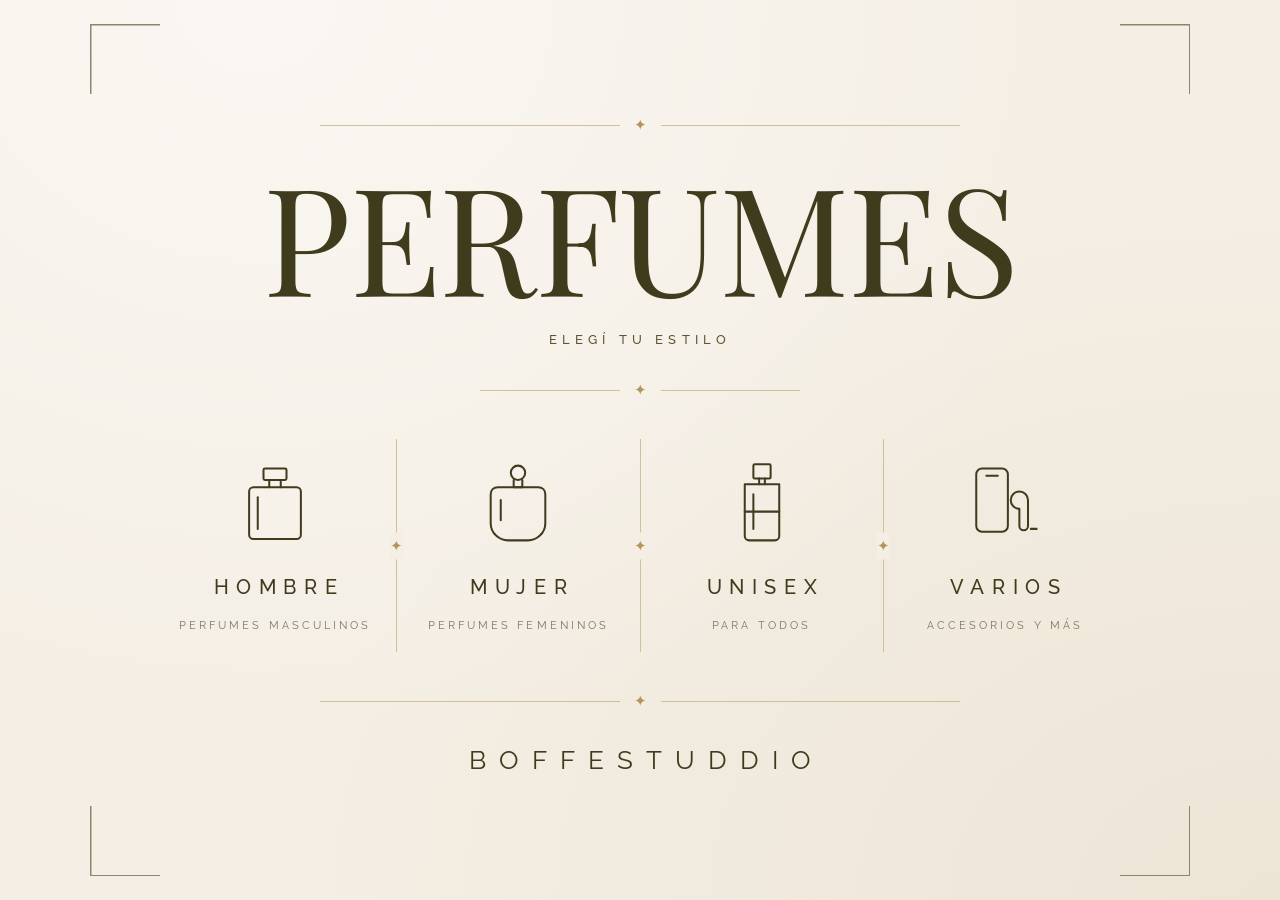
==== index.html @ 8215126c "Página BoffeStuddio: perfumes y varios Co-Authored-By: Claude Opus 5.5 <noreply@anthropic.com> Claud" ====
<!DOCTYPE html>
<html lang="es">
<head>
  <meta charset="UTF-8">
  <meta name="viewport" content="width=device-width, initial-scale=1.0">
  <title>BoffeStuddio · Perfumes</title>
  <meta name="description" content="Perfumería, accesorios e indumentaria. Ubicados en La Plata, envíos a todo el país. Pedidos por WhatsApp o Instagram.">
  <link rel="preconnect" href="https://fonts.googleapis.com">
  <link rel="preconnect" href="https://fonts.gstatic.com" crossorigin>
  <link href="https://fonts.googleapis.com/css2?family=Playfair+Display:wght@400;500;600&family=Raleway:wght@300;400;500;600&display=swap" rel="stylesheet">
  <style>
/* =========================================================
   BOFFESTUDDIO · ESTILOS
   Paleta y tipografías tomadas de las historias de Instagram:
   fondo crema, texto verde oliva oscuro, detalles dorados.
   ========================================================= */

:root {
  --crema: #F4EEE4;
  --crema-2: #ECE4D6;
  --papel: #FAF6EF;
  --oliva: #3F3B1D;
  --oliva-2: #5B5735;
  --gris: #7C775E;
  --dorado: #B39556;
  --linea: #CFC09A;
  --marco: #8C866B;

  --serif: "Playfair Display", "Times New Roman", serif;
  --sans: "Raleway", "Helvetica Neue", Arial, sans-serif;

  --ancho: 1200px;
  color-scheme: light;
  --radio: 2px;
}

*,
*::before,
*::after { box-sizing: border-box; }

html { scroll-behavior: smooth; }

body {
  margin: 0;
  font-family: var(--sans);
  color: var(--oliva);
  background: var(--crema);
  /* textura de papel suave, como en las historias */
  background-image:
    radial-gradient(ellipse at 20% 0%, rgba(255, 255, 255, .55), transparent 60%),
    radial-gradient(ellipse at 100% 100%, rgba(214, 200, 170, .25), transparent 55%);
  background-attachment: fixed;
  line-height: 1.6;
  -webkit-font-smoothing: antialiased;
}

img { max-width: 100%; display: block; }
a { color: inherit; }
button { font: inherit; color: inherit; cursor: pointer; }
h1, h2, h3 { font-family: var(--serif); font-weight: 400; margin: 0; line-height: 1.1; }
[hidden] { display: none !important; }

svg { fill: none; stroke: currentColor; stroke-width: 1.6; stroke-linecap: round; stroke-linejoin: round; }

/* ---------------- Elementos del estilo ---------------- */

/* Marco con esquinas (los corchetes de las historias) */
.marco {
  --l: 56px;
  --g: 1.5px;
  background:
    linear-gradient(var(--marco), var(--marco)) top left / var(--l) var(--g) no-repeat,
    linear-gradient(var(--marco), var(--marco)) top left / var(--g) var(--l) no-repeat,
    linear-gradient(var(--marco), var(--marco)) top right / var(--l) var(--g) no-repeat,
    linear-gradient(var(--marco), var(--marco)) top right / var(--g) var(--l) no-repeat,
    linear-gradient(var(--marco), var(--marco)) bottom left / var(--l) var(--g) no-repeat,
    linear-gradient(var(--marco), var(--marco)) bottom left / var(--g) var(--l) no-repeat,
    linear-gradient(var(--marco), var(--marco)) bottom right / var(--l) var(--g) no-repeat,
    linear-gradient(var(--marco), var(--marco)) bottom right / var(--g) var(--l) no-repeat;
}

/* Línea dorada con estrellita en el medio */
.divisor {
  display: flex;
  align-items: center;
  gap: 14px;
  width: 100%;
  max-width: 640px;
  margin: 0 auto;
  color: var(--dorado);
}
.divisor::before,
.divisor::after {
  content: "";
  flex: 1;
  height: 1px;
  background: var(--linea);
}
.divisor > span { font-size: 15px; line-height: 1; }
.divisor-corto { max-width: 320px; }

.eyebrow {
  font-family: var(--sans);
  font-size: 12px;
  font-weight: 500;
  letter-spacing: .32em;
  text-transform: uppercase;
  color: var(--gris);
  margin: 0;
}

/* ---------------- Botones ---------------- */

.btn {
  display: inline-flex;
  align-items: center;
  justify-content: center;
  gap: 8px;
  padding: 14px 28px;
  border: 1px solid var(--oliva);
  border-radius: var(--radio);
  font-family: var(--sans);
  font-size: 12px;
  font-weight: 600;
  letter-spacing: .22em;
  text-transform: uppercase;
  text-decoration: none;
  transition: background .25s, color .25s, border-color .25s;
}
.btn-primario { background: var(--oliva); color: var(--papel); }
.btn-primario:hover { background: var(--oliva-2); border-color: var(--oliva-2); }
.btn-secundario { background: transparent; color: var(--oliva); }
.btn-secundario:hover { background: var(--oliva); color: var(--papel); }
.btn-chico { padding: 11px 16px; font-size: 11px; letter-spacing: .16em; width: 100%; }
.btn-ancho { width: 100%; }

.btn-icono {
  display: inline-grid;
  place-items: center;
  width: 42px;
  height: 42px;
  border: 0;
  background: transparent;
  position: relative;
}
.btn-icono svg { width: 24px; height: 24px; }

/* =========================================================
   PORTADA (index.html) — estilo historia, solo 3 opciones
   ========================================================= */

.portada-body { min-height: 100vh; min-height: 100svh; padding: 24px; display: flex; }

.portada {
  --l: 70px;
  flex: 1;
  width: 100%;
  max-width: 1100px;
  margin: 0 auto;
  padding: clamp(36px, 7vh, 72px) clamp(20px, 5vw, 64px);
  display: flex;
  flex-direction: column;
  align-items: center;
  justify-content: center;
  gap: clamp(20px, 3.5vh, 36px);
  text-align: center;
}

.portada-titulo {
  font-size: clamp(64px, 13vw, 150px);
  font-weight: 400;
  text-transform: uppercase;
  letter-spacing: -.01em;
  line-height: .95;
  color: var(--oliva);
}

.portada-bajada {
  margin: -8px 0 0;
  font-size: 13px;
  font-weight: 500;
  letter-spacing: .4em;
  text-transform: uppercase;
  color: var(--oliva-2);
}

.portada-opciones {
  display: flex;
  align-items: stretch;
  justify-content: center;
  width: 100%;
  max-width: 1040px;
}

.portada-opcion {
  flex: 1;
  display: flex;
  flex-direction: column;
  align-items: center;
  gap: 14px;
  padding: 28px 12px;
  text-decoration: none;
  color: var(--oliva);
  transition: transform .3s ease;
}
.portada-opcion:hover { transform: translateY(-4px); }
.portada-opcion:hover .portada-opcion-nombre { color: var(--dorado); }

.portada-icono svg { width: 92px; height: 92px; stroke-width: 1.4; }

.portada-opcion-nombre {
  font-family: var(--sans);
  font-size: 20px;
  font-weight: 500;
  letter-spacing: .38em;
  margin-right: -.38em; /* compensa el espaciado para que quede centrado */
  text-transform: uppercase;
  transition: color .25s;
}

.portada-opcion-bajada {
  font-size: 11px;
  letter-spacing: .28em;
  text-transform: uppercase;
  color: var(--gris);
}

/* Separador vertical con estrellita (como "Métodos de pago") */
.portada-separador {
  position: relative;
  width: 1px;
  background: var(--linea);
  margin: 10px 0;
  flex: none;
}
.portada-separador > span {
  position: absolute;
  top: 50%;
  left: 50%;
  transform: translate(-50%, -50%);
  background: var(--crema);
  color: var(--dorado);
  padding: 6px 0;
  font-size: 15px;
  line-height: 1;
}

.portada-marca {
  margin: 0;
  font-size: clamp(18px, 2.4vw, 26px);
  font-weight: 400;
  letter-spacing: .5em;
  margin-right: -.5em;
  color: var(--oliva);
}

/* En la portada no mostramos el botón flotante: solo las 3 opciones */
.portada-body .wa-flotante { display: none; }

@media (max-width: 720px) {
  .portada-body { padding: 14px; }
  .portada { --l: 46px; gap: 16px; padding: 36px 18px; }
  /* 4 opciones en grilla de 2 x 2, con líneas finas entre ellas */
  .portada-opciones { display: grid; grid-template-columns: 1fr 1fr; max-width: 420px; }
  .portada-separador { display: none; }
  .portada-opcion { padding: 20px 6px; gap: 8px; }
  .portada-opcion:nth-of-type(odd) { border-right: 1px solid var(--linea); }
  .portada-opcion:nth-of-type(-n+2) { border-bottom: 1px solid var(--linea); }
  .portada-icono svg { width: 52px; height: 52px; }
  .portada-opcion-nombre { font-size: 15px; letter-spacing: .3em; margin-right: -.3em; }
  .portada-opcion-bajada { font-size: 9px; letter-spacing: .2em; }
}

/* =========================================================
   ENCABEZADO
   ========================================================= */

.anuncio {
  display: flex;
  justify-content: center;
  flex-wrap: wrap;
  gap: 6px 14px;
  padding: 9px 16px;
  background: var(--oliva);
  color: var(--crema);
  font-size: 11px;
  letter-spacing: .22em;
  text-transform: uppercase;
}
.anuncio-sep { color: var(--dorado); }

.header {
  position: sticky;
  top: env(safe-area-inset-top, 0px);
  z-index: 30;
  background: rgba(244, 238, 228, .92);
  backdrop-filter: blur(8px);
  border-bottom: 1px solid var(--linea);
}
.header-inner {
  max-width: var(--ancho);
  margin: 0 auto;
  padding: 12px 24px;
  display: flex;
  align-items: center;
  gap: 24px;
}

.logo { display: flex; align-items: center; gap: 12px; text-decoration: none; }
.logo-monograma {
  display: grid;
  place-items: center;
  width: 44px;
  height: 44px;
  border-radius: 50%;
  background: #141414;
  color: #F4EEE4;
  font-family: var(--serif);
  font-size: 17px;
  letter-spacing: -.04em;
}
.logo-texto { font-size: 15px; font-weight: 500; letter-spacing: .38em; }

.nav { display: flex; gap: 28px; margin-left: auto; }
.nav a {
  font-size: 12px;
  font-weight: 500;
  letter-spacing: .22em;
  text-transform: uppercase;
  text-decoration: none;
  padding: 6px 0;
  border-bottom: 1px solid transparent;
  transition: border-color .25s;
}
.nav a:hover { border-color: var(--dorado); }

.menu-toggle { display: none; }

.carrito-contador {
  position: absolute;
  top: 2px;
  right: 0;
  min-width: 18px;
  height: 18px;
  padding: 0 5px;
  border-radius: 9px;
  background: var(--dorado);
  color: #fff;
  font-size: 10px;
  font-weight: 600;
  display: none;
  place-items: center;
}
.carrito-contador.visible { display: grid; }

@media (max-width: 860px) {
  .header-inner { padding: 10px 16px; gap: 8px; }
  .menu-toggle { display: inline-grid; }
  .logo { margin: 0 auto; }
  .logo-texto { font-size: 13px; letter-spacing: .3em; }
  .logo-monograma { width: 38px; height: 38px; font-size: 15px; }
  .nav {
    position: absolute;
    top: 100%;
    left: 0;
    right: 0;
    flex-direction: column;
    gap: 0;
    background: var(--crema);
    border-bottom: 1px solid var(--linea);
    max-height: 0;
    overflow: hidden;
    transition: max-height .3s ease;
  }
  .nav.abierto { max-height: 400px; }
  .nav a { padding: 16px 24px; border-bottom: 1px solid var(--crema-2); }
}
@media (max-width: 420px) {
  .logo-texto { display: none; }
}

/* =========================================================
   SECCIONES
   ========================================================= */

.seccion { max-width: var(--ancho); margin: 0 auto; padding: 64px 24px; }
.seccion-alt { max-width: none; background: var(--crema-2); }
.seccion-alt > * { max-width: calc(var(--ancho) - 48px); margin-left: auto; margin-right: auto; }

.seccion-titulo { text-align: center; display: grid; gap: 14px; margin-bottom: 40px; }
.seccion-titulo h2,
.catalogo-titulo { font-size: clamp(40px, 6vw, 64px); text-transform: uppercase; }

/* ---------------- Filtros ---------------- */

.filtros {
  display: flex;
  flex-wrap: wrap;
  align-items: center;
  justify-content: space-between;
  gap: 16px;
  margin-bottom: 32px;
}
.chips { display: flex; flex-wrap: wrap; gap: 8px; }
.chip {
  padding: 9px 16px;
  border: 1px solid var(--linea);
  border-radius: 40px;
  background: transparent;
  font-size: 11px;
  font-weight: 500;
  letter-spacing: .2em;
  text-transform: uppercase;
  transition: all .2s;
}
.chip:hover { border-color: var(--oliva); }
.chip.activo { background: var(--oliva); border-color: var(--oliva); color: var(--papel); }

.filtros-derecha { display: flex; gap: 8px; flex-wrap: wrap; }
.buscador,
.orden,
.campo input {
  padding: 10px 14px;
  border: 1px solid var(--linea);
  border-radius: var(--radio);
  background: var(--papel);
  font: inherit;
  font-size: 14px;
  color: var(--oliva);
}
.buscador { min-width: 220px; }
.buscador:focus,
.orden:focus,
.campo input:focus { outline: 1px solid var(--dorado); border-color: var(--dorado); }

@media (max-width: 600px) {
  .filtros-derecha, .buscador { width: 100%; }
  .buscador { min-width: 0; flex: 1 1 100%; }
  .orden { flex: 1; min-width: 0; }
}

/* ---------------- Grilla de productos ---------------- */

.grilla {
  display: grid;
  grid-template-columns: repeat(auto-fill, minmax(230px, 1fr));
  gap: 28px;
}
@media (max-width: 560px) {
  .grilla { grid-template-columns: 1fr 1fr; gap: 14px; }
}

.tarjeta { display: flex; flex-direction: column; background: var(--papel); border: 1px solid #E6DCC8; }

.tarjeta-img {
  position: relative;
  aspect-ratio: 1 / 1;
  overflow: hidden;
  background: var(--crema);
  display: block;
}
.tarjeta-img img { width: 100%; height: 100%; object-fit: cover; transition: transform .5s ease; }
.tarjeta:hover .tarjeta-img img,
.tarjeta:hover .placeholder svg { transform: scale(1.05); }

.tarjeta-img.con-foto { background: #fff; }
.tarjeta-img.con-foto img { object-fit: contain; }
.galeria-principal:has(img) { background-color: #fff; }
.galeria-principal img { object-fit: contain !important; }
.tarjeta-precio.a-consultar { font-size: 12px; font-weight: 600; letter-spacing: .2em; text-transform: uppercase; color: var(--gris); }
.resultados { margin: -16px 0 18px; font-size: 12px; letter-spacing: .2em; text-transform: uppercase; color: var(--gris); }
.ver-mas-caja { display: flex; justify-content: center; margin-top: 36px; }

.placeholder { width: 100%; height: 100%; display: grid; place-items: center; color: var(--oliva); }
.placeholder svg { width: 42%; height: 42%; stroke-width: 1.1; transition: transform .5s ease; }

.etiqueta {
  position: absolute;
  top: 12px;
  left: 12px;
  padding: 5px 10px;
  background: var(--oliva);
  color: var(--crema);
  font-size: 10px;
  letter-spacing: .18em;
  text-transform: uppercase;
}

.tarjeta-cuerpo { padding: 18px 16px 18px; display: flex; flex-direction: column; gap: 4px; flex: 1; text-align: center; }
.tarjeta-marca { margin: 0; font-size: 10px; font-weight: 600; letter-spacing: .28em; text-transform: uppercase; color: var(--gris); }
.tarjeta-nombre { font-size: 21px; }
.tarjeta-nombre a { text-decoration: none; }
.tarjeta-detalle { margin: 0; font-size: 12px; color: var(--gris); }
.tarjeta-precio { margin: 8px 0 14px; font-size: 17px; font-weight: 600; letter-spacing: .04em; margin-top: auto; padding-top: 10px; }

@media (max-width: 560px) {
  .tarjeta-cuerpo { padding: 12px 10px 14px; }
  .tarjeta-nombre { font-size: 17px; }
  .tarjeta-precio { font-size: 15px; }
  .btn-chico { letter-spacing: .08em; padding: 10px 6px; }
}

.vacio { text-align: center; color: var(--gris); padding: 40px 0; }

/* ---------------- Cómo comprar ---------------- */

.pasos {
  list-style: none;
  margin: 0 auto;
  padding: 0;
  display: grid;
  grid-template-columns: repeat(3, 1fr);
  gap: 0;
  text-align: center;
}
.pasos li { padding: 8px 28px; }
.pasos li + li { border-left: 1px solid var(--linea); }
.paso-num { font-family: var(--serif); font-size: 40px; color: var(--dorado); }
.pasos h3 { font-family: var(--sans); font-size: 14px; font-weight: 600; letter-spacing: .26em; text-transform: uppercase; margin: 8px 0; }
.pasos p { margin: 0; color: var(--oliva-2); font-size: 15px; }
@media (max-width: 720px) {
  .pasos { grid-template-columns: 1fr; gap: 24px; }
  .pasos li + li { border-left: 0; border-top: 1px solid var(--linea); padding-top: 28px; }
}

/* =========================================================
   FICHA DE PRODUCTO
   ========================================================= */

.producto { max-width: var(--ancho); margin: 0 auto; padding: 28px 24px 64px; }

.migas { display: flex; flex-wrap: wrap; gap: 8px; font-size: 12px; letter-spacing: .12em; text-transform: uppercase; color: var(--gris); margin-bottom: 28px; }
.migas a { text-decoration: none; }
.migas a:hover { color: var(--oliva); }

.producto-grid { display: grid; grid-template-columns: 1.1fr 1fr; gap: 56px; align-items: start; }
@media (max-width: 860px) { .producto-grid { grid-template-columns: 1fr; gap: 32px; } }

.galeria { position: sticky; top: 100px; }
@media (max-width: 860px) { .galeria { position: static; } }
.galeria-principal {
  --l: 44px;
  aspect-ratio: 1 / 1;
  padding: 22px;
  background-color: var(--papel);
}
.galeria-principal img { width: 100%; height: 100%; object-fit: cover; }
.galeria-principal .placeholder svg { width: 46%; height: 46%; }
.galeria-miniaturas { display: flex; gap: 10px; margin-top: 12px; }
.miniatura { width: 76px; height: 76px; padding: 0; border: 1px solid var(--linea); background: var(--papel); overflow: hidden; }
.miniatura.activa { border-color: var(--oliva); }
.miniatura img { width: 100%; height: 100%; object-fit: cover; }

.ficha { display: flex; flex-direction: column; gap: 14px; }
.ficha-titulo { font-size: clamp(36px, 5vw, 52px); }
.ficha-titulo span { display: block; margin-top: 8px; font-family: var(--sans); font-size: 14px; letter-spacing: .3em; text-transform: uppercase; color: var(--gris); }
.ficha-precio { margin: 4px 0 0; font-size: 30px; font-weight: 500; letter-spacing: .02em; }
.ficha-stock { margin: 0; font-size: 12px; letter-spacing: .2em; text-transform: uppercase; color: var(--dorado); }
.ficha-stock.sin { color: #9a5b3c; }

.ficha-caja { border: 1px solid var(--linea); background: var(--papel); margin: 8px 0; }
.ficha-caja-fila { display: flex; gap: 16px; align-items: center; padding: 14px 18px; }
.ficha-caja-fila + .ficha-caja-fila { border-top: 1px solid var(--crema-2); }
.ficha-caja-fila svg { width: 34px; height: 34px; flex: none; color: var(--oliva); }
.ficha-caja-fila strong { display: block; font-size: 12px; font-weight: 600; letter-spacing: .2em; text-transform: uppercase; }
.ficha-caja-fila span { font-size: 14px; color: var(--oliva-2); }

.ficha-compra { display: flex; gap: 10px; }

.cantidad { display: inline-flex; align-items: center; border: 1px solid var(--oliva); flex: none; }
.cantidad button { width: 44px; height: 100%; min-height: 46px; border: 0; background: transparent; font-size: 18px; }
.cantidad span { min-width: 28px; text-align: center; font-weight: 600; }
.cantidad-chica button { min-height: 30px; width: 30px; font-size: 15px; }
.cantidad-chica { border-color: var(--linea); margin-top: 6px; }

.ficha-descripcion { margin-top: 24px; display: grid; gap: 14px; }
.ficha-descripcion h2 { font-family: var(--sans); font-size: 12px; font-weight: 600; letter-spacing: .3em; text-transform: uppercase; margin-top: 10px; }
.ficha-descripcion p { margin: 0; color: var(--oliva-2); font-size: 16px; }

.notas { list-style: none; margin: 0; padding: 0; border-top: 1px solid var(--linea); }
.notas li { display: grid; grid-template-columns: 110px 1fr; gap: 12px; padding: 12px 0; border-bottom: 1px solid var(--linea); color: var(--oliva-2); }
.notas li span { font-family: var(--serif); font-size: 18px; color: var(--oliva); }

.detalles { margin: 0; display: grid; grid-template-columns: 1fr 1fr; gap: 12px 24px; }
.detalles div { border-bottom: 1px solid var(--crema-2); padding-bottom: 8px; }
.detalles dt { font-size: 10px; letter-spacing: .24em; text-transform: uppercase; color: var(--gris); }
.detalles dd { margin: 2px 0 0; }

.no-encontrado { text-align: center; display: grid; gap: 18px; justify-items: center; padding: 80px 0; }
.no-encontrado h1 { font-size: 44px; }

/* =========================================================
   PIE
   ========================================================= */

.footer { padding: 48px 24px 36px; }
.footer-marco { max-width: var(--ancho); margin: 0 auto; padding: 48px 24px; text-align: center; display: grid; gap: 14px; }
.footer-marca { margin: 6px 0 0; font-size: 22px; letter-spacing: .5em; margin-right: -.5em; }
.footer-sub { margin: 0; font-size: 12px; letter-spacing: .26em; text-transform: uppercase; color: var(--gris); }
.footer-datos { list-style: none; margin: 10px 0; padding: 0; display: flex; flex-wrap: wrap; justify-content: center; gap: 8px 28px; font-size: 14px; }
.footer-datos a { text-decoration: none; border-bottom: 1px solid var(--linea); }
.footer-datos a:hover { border-color: var(--dorado); }
.footer-copy { margin: 0; font-size: 12px; color: var(--gris); }

/* =========================================================
   CARRITO (panel lateral)
   ========================================================= */

.velo { position: fixed; inset: 0; background: rgba(40, 37, 18, .35); opacity: 0; pointer-events: none; transition: opacity .3s; z-index: 40; }
.velo.visible { opacity: 1; pointer-events: auto; }

.panel {
  position: fixed;
  top: 0;
  right: 0;
  bottom: 0;
  width: min(420px, 100%);
  background: var(--crema);
  z-index: 50;
  display: flex;
  flex-direction: column;
  transform: translateX(100%);
  visibility: hidden;
  transition: transform .35s ease, visibility 0s .35s;
}
.panel.abierto {
  transform: none;
  visibility: visible;
  transition: transform .35s ease;
  box-shadow: -10px 0 40px rgba(40, 37, 18, .15);
}

.panel-cabecera { display: flex; align-items: center; justify-content: space-between; padding: 18px 20px; border-bottom: 1px solid var(--linea); }
.panel-cabecera h2 { font-size: 26px; text-transform: uppercase; }

.panel-items { flex: 1; overflow-y: auto; padding: 8px 20px; }
.panel-vacio { text-align: center; padding: 60px 0; display: grid; gap: 16px; justify-items: center; color: var(--gris); }
.panel-vacio .btn { width: auto; }

.item { display: flex; gap: 14px; padding: 14px 0; border-bottom: 1px solid var(--crema-2); }
.item-img { width: 76px; height: 76px; flex: none; background: var(--papel); border: 1px solid var(--crema-2); overflow: hidden; }
.item-img img { width: 100%; height: 100%; object-fit: cover; }
.item-info p { margin: 0; }
.item-nombre { font-family: var(--serif); font-size: 18px; }
.item-precio { font-size: 14px; font-weight: 600; }

.panel-pie { padding: 16px 20px 20px; border-top: 1px solid var(--linea); display: grid; gap: 12px; background: var(--papel); max-height: 62vh; overflow-y: auto; }
.panel-total { display: flex; justify-content: space-between; align-items: baseline; font-size: 13px; letter-spacing: .2em; text-transform: uppercase; }
.panel-total strong { font-size: 22px; letter-spacing: .02em; }
.panel-nota { margin: 0; font-size: 12px; color: var(--gris); text-align: center; }

.campo { display: grid; gap: 6px; border: 0; padding: 0; margin: 0; }
.campo > span,
.campo legend { font-size: 10px; font-weight: 600; letter-spacing: .24em; text-transform: uppercase; color: var(--gris); padding: 0; margin-bottom: 6px; }
fieldset.campo { display: flex; flex-wrap: wrap; gap: 8px 20px; }
fieldset.campo legend { width: 100%; }
.opcion { display: flex; align-items: center; gap: 8px; font-size: 14px; cursor: pointer; }
.opcion input { accent-color: var(--oliva); }

/* ---------------- WhatsApp flotante y avisos ---------------- */

.wa-flotante {
  position: fixed;
  right: calc(20px + env(safe-area-inset-right, 0px));
  bottom: calc(20px + env(safe-area-inset-bottom, 0px));
  width: 56px;
  height: 56px;
  border-radius: 50%;
  background: var(--oliva);
  color: var(--crema);
  display: grid;
  place-items: center;
  box-shadow: 0 6px 20px rgba(40, 37, 18, .25);
  z-index: 35;
  transition: transform .25s;
}
.wa-flotante:hover { transform: scale(1.06); }
.wa-flotante svg { width: 28px; height: 28px; fill: currentColor; stroke: none; }

.aviso {
  position: fixed;
  left: 50%;
  bottom: 28px;
  transform: translate(-50%, 20px);
  padding: 12px 22px;
  background: var(--oliva);
  color: var(--crema);
  font-size: 12px;
  letter-spacing: .18em;
  text-transform: uppercase;
  opacity: 0;
  pointer-events: none;
  transition: opacity .3s, transform .3s;
  z-index: 60;
  white-space: nowrap;
}
.aviso.visible { opacity: 1; transform: translate(-50%, 0); }

  </style>
</head>
<body class="portada-body">

  <!-- =====================================================
       PORTADA — estilo historia, solo las 3 opciones
       ===================================================== -->
  <main id="vista-portada" class="portada marco">
    <div class="divisor"><span>✦</span></div>

    <h1 class="portada-titulo">Perfumes</h1>
    <p class="portada-bajada">Elegí tu estilo</p>

    <div class="divisor divisor-corto"><span>✦</span></div>

    <nav class="portada-opciones" data-opciones aria-label="Elegí una opción"></nav>

    <div class="divisor"><span>✦</span></div>

    <p class="portada-marca">BOFFESTUDDIO</p>
  </main>

  <!-- =====================================================
       TIENDA — catálogo y ficha de producto
       ===================================================== -->
  <div id="vista-tienda" hidden>

    <div class="anuncio">
      <span>Envíos a todo el país</span>
      <span class="anuncio-sep">✦</span>
      <span>Efectivo o transferencia</span>
      <span class="anuncio-sep">✦</span>
      <span>Pedidos por WhatsApp o MD</span>
    </div>

    <header class="header">
      <div class="header-inner">
        <button class="btn-icono menu-toggle" aria-label="Abrir menú" data-menu-toggle>
          <svg viewBox="0 0 24 24"><path d="M3 6h18M3 12h18M3 18h18"/></svg>
        </button>

        <a href="#inicio" class="logo">
          <span class="logo-monograma">BS</span>
          <span class="logo-texto">BOFFESTUDDIO</span>
        </a>

        <nav class="nav" data-menu>
          <a href="#inicio">Inicio</a>
          <a href="#hombre">Hombre</a>
          <a href="#mujer">Mujer</a>
          <a href="#unisex">Unisex</a>
          <a href="#varios">Varios</a>
          <a href="#contacto">Contacto</a>
        </nav>

        <button class="btn-icono carrito-btn" aria-label="Abrir carrito" data-carrito-abrir>
          <svg viewBox="0 0 24 24"><path d="M6 7h12l-1 13H7L6 7z"/><path d="M9 7a3 3 0 0 1 6 0"/></svg>
          <span class="carrito-contador" data-carrito-contador>0</span>
        </button>
      </div>
    </header>

    <main>
      <!-- Catálogo -->
      <div data-vista-catalogo hidden>
        <section class="seccion">
          <div class="seccion-titulo">
            <div class="divisor"><span>✦</span></div>
            <h1 class="catalogo-titulo" data-catalogo-titulo>Catálogo</h1>
            <p class="eyebrow" data-catalogo-bajada>Las mejores marcas al mejor precio</p>
          </div>

          <div class="filtros">
            <div class="chips" data-chips></div>
            <div class="filtros-derecha">
              <input type="search" class="buscador" placeholder="Buscar producto…" data-buscador>
              <select class="orden" data-marca aria-label="Marca"></select>
              <select class="orden" data-orden aria-label="Ordenar">
                <option value="relevancia">Destacados</option>
                <option value="precio-asc">Menor precio</option>
                <option value="precio-desc">Mayor precio</option>
                <option value="nombre">A – Z</option>
              </select>
            </div>
          </div>

          <p class="resultados" data-cantidad-resultados></p>
          <div class="grilla" data-grilla-catalogo></div>
          <div class="ver-mas-caja"><button class="btn btn-secundario" data-ver-mas hidden>Ver más</button></div>
          <p class="vacio" data-vacio hidden>No encontramos productos acá todavía. <a href="#" data-wa-link>Consultanos por WhatsApp</a>.</p>
        </section>

        <section class="seccion seccion-alt">
          <div class="seccion-titulo">
            <div class="divisor"><span>✦</span></div>
            <h2>Cómo comprar</h2>
            <p class="eyebrow">Simple y rápido</p>
          </div>
          <ol class="pasos">
            <li>
              <span class="paso-num">01</span>
              <h3>Elegí</h3>
              <p>Agregá al carrito los perfumes que te gusten.</p>
            </li>
            <li>
              <span class="paso-num">02</span>
              <h3>Enviá tu pedido</h3>
              <p>Desde el carrito nos llega tu pedido armado por WhatsApp o MD.</p>
            </li>
            <li>
              <span class="paso-num">03</span>
              <h3>Pagá y recibí</h3>
              <p>Te confirmamos precio y stock. Efectivo o transferencia, envíos a todo el país.</p>
            </li>
          </ol>
        </section>
      </div>

      <!-- Ficha de producto -->
      <div data-vista-producto hidden>
        <section class="producto" data-producto></section>

        <section class="seccion seccion-alt" data-relacionados-seccion>
          <div class="seccion-titulo">
            <div class="divisor"><span>✦</span></div>
            <h2>También te puede gustar</h2>
          </div>
          <div class="grilla" data-grilla-relacionados></div>
        </section>
      </div>
    </main>

    <footer class="footer" id="contacto">
      <div class="footer-marco marco">
        <div class="divisor"><span>✦</span></div>
        <p class="footer-marca">BOFFESTUDDIO</p>
        <p class="footer-sub">Perfumería · Accesorios · Indumentaria</p>
        <ul class="footer-datos">
          <li>Ubicados en <span data-ciudad>La Plata</span></li>
          <li>Envíos a todo Argentina</li>
          <li><a href="#" data-wa-link>WhatsApp <span data-telefono>221 400-1869</span></a></li>
          <li><a href="#" data-ig-link>Instagram @<span data-ig>boffestuddio</span></a></li>
        </ul>
        <div class="divisor divisor-corto"><span>✦</span></div>
        <p class="footer-copy">© <span data-anio></span> BoffeStuddio. Todos los derechos reservados.</p>
      </div>
    </footer>
  </div>

  <script>
/* =========================================================
   BOFFESTUDDIO · DATOS DE LA TIENDA
   ---------------------------------------------------------
   Acá se cargan, editan o sacan productos. Cada perfume es
   una línea con estos datos:

   - marca, nombre
   - genero: "hombre", "mujer" o "unisex"
     (define en cuál de las opciones de la portada aparece)
   - Los productos que no son perfumes llevan
     categoria: "varios" en lugar de genero.
   - foto: ruta a la foto dentro de la carpeta img/
     (ej: "img/lattafa-khamrah.jpg"). Si queda "" se muestra
     un dibujo de frasco.

   Datos opcionales (se agregan dentro de las llaves):
   - precio: 89990            → número sin puntos. Si no está,
                                aparece "Consultar precio".
   - stock: false             → muestra "Sin stock".
   - destacado: true          → aparece primero en la lista.
   - contenido: "100 ml"
   - descripcion: "texto…"
   - notas: { salida: "…", corazon: "…", fondo: "…" }

   Ejemplo con todo:
   { id: "lattafa-khamrah", marca: "Lattafa", nombre: "Khamrah",
     genero: "unisex", foto: "img/lattafa-khamrah.jpg",
     precio: 84990, contenido: "100 ml", destacado: true },
   ========================================================= */

const CONFIG = {
  nombre: "BoffeStuddio",
  whatsapp: "5492214001869",   // 54 9 + característica + número, sin espacios
  telefonoVisible: "221 400-1869",
  instagram: "boffestuddio",
  ciudad: "La Plata",
};

/* Las opciones de la portada y los filtros del catálogo */
const FILTROS = [
  { id: "hombre", nombre: "Hombre", bajada: "Perfumes masculinos" },
  { id: "mujer",  nombre: "Mujer",  bajada: "Perfumes femeninos" },
  { id: "unisex", nombre: "Unisex", bajada: "Para todos" },
  { id: "varios", nombre: "Varios", bajada: "Accesorios y más" },
];

const PRODUCTOS = [

  /* Afnan */
  { id: "afnan-9-am-pour-femme", marca: "Afnan", nombre: "9 AM Pour Femme", genero: "mujer", foto: "img/afnan-9-am-pour-femme.jpg" },
  { id: "afnan-9-pm-elixir", marca: "Afnan", nombre: "9 PM Elixir", genero: "hombre", foto: "img/afnan-9-pm-elixir.jpg" },
  { id: "afnan-9-pm-night-out-extract", marca: "Afnan", nombre: "9 PM Night Out Extract", genero: "hombre", foto: "img/afnan-9-pm-night-out-extract.jpg" },
  { id: "afnan-9-am", marca: "Afnan", nombre: "9 AM", genero: "hombre", foto: "img/afnan-9-am.jpg" },
  { id: "afnan-9-am-dive", marca: "Afnan", nombre: "9 AM Dive", genero: "unisex", foto: "img/afnan-9-am-dive.jpg" },
  { id: "afnan-9-pm", marca: "Afnan", nombre: "9 PM", genero: "hombre", foto: "img/afnan-9-pm.jpg", destacado: true },
  { id: "afnan-9-pm-pour-femme", marca: "Afnan", nombre: "9 PM Pour Femme", genero: "mujer", foto: "img/afnan-9-pm-pour-femme.jpg" },
  { id: "afnan-9-pm-rebel", marca: "Afnan", nombre: "9 PM Rebel", genero: "unisex", foto: "img/afnan-9-pm-rebel.jpg" },
  { id: "afnan-supremacy", marca: "Afnan", nombre: "Supremacy", genero: "hombre", foto: "img/afnan-supremacy.jpg" },
  { id: "afnan-turathi-electric", marca: "Afnan", nombre: "Turathi Electric", genero: "unisex", foto: "img/afnan-turathi-electric.jpg" },
  { id: "afnan-turathi-blue", marca: "Afnan", nombre: "Turathi Blue", genero: "hombre", foto: "img/afnan-turathi-blue.jpg" },

  /* Al Haramain */
  { id: "al-haramain-amber-oud-aqua-dubai", marca: "Al Haramain", nombre: "Amber Oud Aqua Dubai", genero: "unisex", foto: "img/al-haramain-amber-oud-aqua-dubai.jpg" },
  { id: "al-haramain-amber-oud-dubai-night", marca: "Al Haramain", nombre: "Amber Oud Dubai Night", genero: "unisex", foto: "img/al-haramain-amber-oud-dubai-night.jpg" },
  { id: "al-haramain-amber-oud-gold-edition", marca: "Al Haramain", nombre: "Amber Oud Gold Edition", genero: "unisex", foto: "img/al-haramain-amber-oud-gold-edition.jpg" },
  { id: "al-haramain-amber-oud-rouge", marca: "Al Haramain", nombre: "Amber Oud Rouge", genero: "unisex", foto: "img/al-haramain-amber-oud-rouge.jpg" },

  /* Armaf */
  { id: "armaf-club-de-nuit-bling", marca: "Armaf", nombre: "Club de Nuit Bling", genero: "hombre", foto: "img/armaf-club-de-nuit-bling.jpg" },
  { id: "armaf-club-de-nuit-iconic", marca: "Armaf", nombre: "Club de Nuit Iconic", genero: "hombre", foto: "img/armaf-club-de-nuit-iconic.jpg" },
  { id: "armaf-club-de-nuit-intense-man", marca: "Armaf", nombre: "Club de Nuit Intense Man", genero: "hombre", foto: "img/armaf-club-de-nuit-intense-man.jpg", destacado: true },
  { id: "armaf-club-de-nuit-maleka", marca: "Armaf", nombre: "Club de Nuit Maleka", genero: "mujer", foto: "img/armaf-club-de-nuit-maleka.jpg" },
  { id: "armaf-club-de-nuit-milestone", marca: "Armaf", nombre: "Club de Nuit Milestone", genero: "unisex", foto: "img/armaf-club-de-nuit-milestone.jpg" },
  { id: "armaf-club-de-nuit-oud-parfum", marca: "Armaf", nombre: "Club de Nuit Oud Parfum", genero: "unisex", foto: "img/armaf-club-de-nuit-oud-parfum.jpg" },
  { id: "armaf-club-de-nuit-precieux", marca: "Armaf", nombre: "Club de Nuit Précieux", genero: "hombre", foto: "img/armaf-club-de-nuit-precieux.jpg" },
  { id: "armaf-club-de-nuit-sillage", marca: "Armaf", nombre: "Club de Nuit Sillage", genero: "unisex", foto: "img/armaf-club-de-nuit-sillage.jpg" },
  { id: "armaf-club-de-nuit-untold", marca: "Armaf", nombre: "Club de Nuit Untold", genero: "unisex", foto: "img/armaf-club-de-nuit-untold.jpg", destacado: true },
  { id: "armaf-club-de-nuit-urban-man-elixir", marca: "Armaf", nombre: "Club de Nuit Urban Man Elixir", genero: "hombre", foto: "img/armaf-club-de-nuit-urban-man-elixir.jpg" },
  { id: "armaf-club-de-nuit-woman", marca: "Armaf", nombre: "Club de Nuit Woman", genero: "mujer", foto: "img/armaf-club-de-nuit-woman.jpg" },
  { id: "armaf-dunescape", marca: "Armaf", nombre: "Dunescape", genero: "unisex", foto: "" },
  { id: "armaf-odyssey-mandarin-sky-elixir", marca: "Armaf", nombre: "Odyssey Mandarin Sky Elixir", genero: "hombre", foto: "img/armaf-odyssey-mandarin-sky-elixir.jpg" },
  { id: "armaf-odyssey-aqua-100-ml", marca: "Armaf", nombre: "Odyssey Aqua 100 ml", genero: "hombre", foto: "img/armaf-odyssey-aqua-100-ml.jpg" },
  { id: "armaf-odyssey-artisto", marca: "Armaf", nombre: "Odyssey Artisto", genero: "hombre", foto: "" },
  { id: "armaf-odyssey-candee", marca: "Armaf", nombre: "Odyssey Candee", genero: "mujer", foto: "img/armaf-odyssey-candee.jpg" },
  { id: "armaf-odyssey-homme", marca: "Armaf", nombre: "Odyssey Homme", genero: "hombre", foto: "img/armaf-odyssey-homme.jpg" },
  { id: "armaf-odyssey-homme-white-edition", marca: "Armaf", nombre: "Odyssey Homme White Edition", genero: "hombre", foto: "img/armaf-odyssey-homme-white-edition.jpg" },
  { id: "armaf-odyssey-limoni", marca: "Armaf", nombre: "Odyssey Limoni", genero: "unisex", foto: "img/armaf-odyssey-limoni.jpg" },
  { id: "armaf-odyssey-mandarin-sky", marca: "Armaf", nombre: "Odyssey Mandarin Sky", genero: "hombre", foto: "img/armaf-odyssey-mandarin-sky.jpg", destacado: true },
  { id: "armaf-odyssey-mandarin-sky-vintage", marca: "Armaf", nombre: "Odyssey Mandarin Sky Vintage", genero: "hombre", foto: "" },
  { id: "armaf-odyssey-mega", marca: "Armaf", nombre: "Odyssey Mega", genero: "hombre", foto: "img/armaf-odyssey-mega.jpg" },
  { id: "armaf-odyssey-revolution", marca: "Armaf", nombre: "Odyssey Revolution", genero: "hombre", foto: "img/armaf-odyssey-revolution.jpg" },
  { id: "armaf-odyssey-spectra", marca: "Armaf", nombre: "Odyssey Spectra", genero: "unisex", foto: "img/armaf-odyssey-spectra.jpg" },
  { id: "armaf-odyssey-tag-her-donna-colorata", marca: "Armaf", nombre: "Odyssey Tag Her Donna Colorata", genero: "mujer", foto: "" },
  { id: "armaf-odyssey-tag-him-pour-homme", marca: "Armaf", nombre: "Odyssey Tag Him Pour Homme", genero: "hombre", foto: "" },
  { id: "armaf-odyssey-tag-him-uomo-nero", marca: "Armaf", nombre: "Odyssey Tag Him Uomo Nero", genero: "hombre", foto: "" },
  { id: "armaf-odyssey-tag-him-uomo-rosso", marca: "Armaf", nombre: "Odyssey Tag Him Uomo Rosso", genero: "hombre", foto: "" },
  { id: "armaf-odyssey-tyrant", marca: "Armaf", nombre: "Odyssey Tyrant", genero: "hombre", foto: "img/armaf-odyssey-tyrant.jpg" },
  { id: "armaf-yum-yum", marca: "Armaf", nombre: "Yum Yum", genero: "mujer", foto: "img/armaf-yum-yum.jpg" },

  /* Armani */
  { id: "armani-acqua-di-gio", marca: "Armani", nombre: "Acqua di Giò", genero: "hombre", foto: "" },
  { id: "armani-armani-code", marca: "Armani", nombre: "Armani Code", genero: "hombre", foto: "" },

  /* Azzaro */
  { id: "azzaro-the-most-wanted-parfum", marca: "Azzaro", nombre: "The Most Wanted Parfum", genero: "hombre", foto: "img/azzaro-the-most-wanted-parfum.jpg" },

  /* Bharara */
  { id: "bharara-bharara-king", marca: "Bharara", nombre: "Bharara King", genero: "hombre", foto: "img/bharara-bharara-king.jpg" },
  { id: "bharara-bharara-rose", marca: "Bharara", nombre: "Bharara Rose", genero: "mujer", foto: "img/bharara-bharara-rose.jpg" },

  /* Calvin Klein */
  { id: "calvin-klein-ck-one", marca: "Calvin Klein", nombre: "CK One", genero: "unisex", foto: "img/calvin-klein-ck-one.jpg" },

  /* Carolina Herrera */
  { id: "carolina-herrera-bad-boy", marca: "Carolina Herrera", nombre: "Bad Boy", genero: "hombre", foto: "img/carolina-herrera-bad-boy.jpg" },

  /* Dior */
  { id: "dior-sauvage", marca: "Dior", nombre: "Sauvage", genero: "hombre", foto: "img/dior-sauvage.jpg", destacado: true },

  /* Emporio Armani */
  { id: "emporio-armani-stronger-with-you-intensely", marca: "Emporio Armani", nombre: "Stronger With You Intensely", genero: "hombre", foto: "img/emporio-armani-stronger-with-you-intensely.jpg" },

  /* French Avenue */
  { id: "french-avenue-azzure-aoud", marca: "French Avenue", nombre: "Azzure Aoud", genero: "unisex", foto: "img/french-avenue-azzure-aoud.jpg" },
  { id: "french-avenue-liquid-brun", marca: "French Avenue", nombre: "Liquid Brun", genero: "hombre", foto: "img/french-avenue-liquid-brun.jpg" },
  { id: "french-avenue-spectre-ghost", marca: "French Avenue", nombre: "Spectre Ghost", genero: "hombre", foto: "img/french-avenue-spectre-ghost.jpg" },
  { id: "french-avenue-veneno-negro", marca: "French Avenue", nombre: "Veneno (negro)", genero: "unisex", foto: "img/french-avenue-veneno-negro.jpg" },
  { id: "french-avenue-veneno-blanco", marca: "French Avenue", nombre: "Veneno Blanco", genero: "unisex", foto: "img/french-avenue-veneno-blanco.jpg" },
  { id: "french-avenue-veneno-scarlett", marca: "French Avenue", nombre: "Veneno Scarlett", genero: "mujer", foto: "img/french-avenue-veneno-scarlett.jpg" },
  { id: "french-avenue-vulcan", marca: "French Avenue", nombre: "Vulcan", genero: "hombre", foto: "img/french-avenue-vulcan.jpg" },
  { id: "french-avenue-vulcan-black-friday", marca: "French Avenue", nombre: "Vulcan Black Friday", genero: "hombre", foto: "img/french-avenue-vulcan-black-friday.jpg" },

  /* Issey Miyake */
  { id: "issey-miyake-l-eau-d-issey-pour-homme", marca: "Issey Miyake", nombre: "L'Eau d'Issey Pour Homme", genero: "hombre", foto: "img/issey-miyake-l-eau-d-issey-pour-homme.jpg" },

  /* Jean Paul Gaultier */
  { id: "jean-paul-gaultier-le-beau-le-parfum-125-ml", marca: "Jean Paul Gaultier", nombre: "Le Beau Le Parfum 125 ml", genero: "hombre", foto: "img/jean-paul-gaultier-le-beau-le-parfum-125-ml.jpg" },
  { id: "jean-paul-gaultier-le-beau-paradise-garden", marca: "Jean Paul Gaultier", nombre: "Le Beau Paradise Garden", genero: "hombre", foto: "" },
  { id: "jean-paul-gaultier-le-male-elixir", marca: "Jean Paul Gaultier", nombre: "Le Male Elixir", genero: "hombre", foto: "img/jean-paul-gaultier-le-male-elixir.jpg" },
  { id: "jean-paul-gaultier-le-male-le-parfum-125-ml", marca: "Jean Paul Gaultier", nombre: "Le Male Le Parfum 125 ml", genero: "hombre", foto: "img/jean-paul-gaultier-le-male-le-parfum-125-ml.jpg" },
  { id: "jean-paul-gaultier-scandal-intense-femme", marca: "Jean Paul Gaultier", nombre: "Scandal Intense Femme", genero: "mujer", foto: "img/jean-paul-gaultier-scandal-intense-femme.jpg" },
  { id: "jean-paul-gaultier-scandal-le-parfum", marca: "Jean Paul Gaultier", nombre: "Scandal Le Parfum", genero: "hombre", foto: "img/jean-paul-gaultier-scandal-le-parfum.jpg" },

  /* Lancôme */
  { id: "lancome-la-vie-est-belle", marca: "Lancôme", nombre: "La Vie Est Belle", genero: "mujer", foto: "" },

  /* Lattafa */
  { id: "lattafa-afeef", marca: "Lattafa", nombre: "Afeef", genero: "unisex", foto: "" },
  { id: "lattafa-ajwad", marca: "Lattafa", nombre: "Ajwad", genero: "unisex", foto: "img/lattafa-ajwad.jpg" },
  { id: "lattafa-ajwad-pink", marca: "Lattafa", nombre: "Ajwad Pink", genero: "mujer", foto: "img/lattafa-ajwad-pink.jpg" },
  { id: "lattafa-al-nashama", marca: "Lattafa", nombre: "Al Nashama", genero: "unisex", foto: "img/lattafa-al-nashama.jpg" },
  { id: "lattafa-al-noble-safeer", marca: "Lattafa", nombre: "Al Noble Safeer", genero: "unisex", foto: "img/lattafa-al-noble-safeer.jpg" },
  { id: "lattafa-al-noble-wazeer", marca: "Lattafa", nombre: "Al Noble Wazeer", genero: "unisex", foto: "img/lattafa-al-noble-wazeer.jpg" },
  { id: "lattafa-al-qiam-gold", marca: "Lattafa", nombre: "Al Qiam Gold", genero: "unisex", foto: "img/lattafa-al-qiam-gold.jpg" },
  { id: "lattafa-amethyst-bade-e-al-oud", marca: "Lattafa", nombre: "Amethyst Bade'e Al Oud", genero: "unisex", foto: "img/lattafa-amethyst-bade-e-al-oud.jpg" },
  { id: "lattafa-ana-abiyedh", marca: "Lattafa", nombre: "Ana Abiyedh", genero: "unisex", foto: "img/lattafa-ana-abiyedh.jpg" },
  { id: "lattafa-angham", marca: "Lattafa", nombre: "Angham", genero: "unisex", foto: "img/lattafa-angham.jpg" },
  { id: "lattafa-ansaam-gold", marca: "Lattafa", nombre: "Ansaam Gold", genero: "unisex", foto: "" },
  { id: "lattafa-art-of-universe", marca: "Lattafa", nombre: "Art of Universe", genero: "unisex", foto: "img/lattafa-art-of-universe.jpg" },
  { id: "lattafa-asad-bourbon", marca: "Lattafa", nombre: "Asad Bourbon", genero: "hombre", foto: "img/lattafa-asad-bourbon.jpg" },
  { id: "lattafa-asad-elixir", marca: "Lattafa", nombre: "Asad Elixir", genero: "hombre", foto: "img/lattafa-asad-elixir.jpg", destacado: true },
  { id: "lattafa-asad-negro", marca: "Lattafa", nombre: "Asad Negro", genero: "hombre", foto: "img/lattafa-asad-negro.jpg" },
  { id: "lattafa-asad-zanzibar", marca: "Lattafa", nombre: "Asad Zanzibar", genero: "hombre", foto: "img/lattafa-asad-zanzibar.jpg" },
  { id: "lattafa-atlas", marca: "Lattafa", nombre: "Atlas", genero: "unisex", foto: "img/lattafa-atlas.jpg" },
  { id: "lattafa-blue-sapphire", marca: "Lattafa", nombre: "Blue Sapphire", genero: "unisex", foto: "img/lattafa-blue-sapphire.jpg" },
  { id: "lattafa-combo-asad", marca: "Lattafa", nombre: "Combo Asad", genero: "hombre", foto: "img/lattafa-combo-asad.jpg" },
  { id: "lattafa-combo-mini-yara-25-ml", marca: "Lattafa", nombre: "Combo Mini Yara 25 ml", genero: "mujer", foto: "img/lattafa-combo-mini-yara-25-ml.jpg" },
  { id: "lattafa-combo-mini-yara-5-ml", marca: "Lattafa", nombre: "Combo Mini Yara 5 ml", genero: "mujer", foto: "img/lattafa-combo-mini-yara-5-ml.jpg" },
  { id: "lattafa-combo-yara-100-ml-x2", marca: "Lattafa", nombre: "Combo Yara 100 ml x2", genero: "mujer", foto: "img/lattafa-combo-yara-100-ml-x2.jpg" },
  { id: "lattafa-confidential-private-gold", marca: "Lattafa", nombre: "Confidential Private Gold", genero: "unisex", foto: "img/lattafa-confidential-private-gold.jpg" },
  { id: "lattafa-eclaire", marca: "Lattafa", nombre: "Eclaire", genero: "mujer", foto: "img/lattafa-eclaire.jpg", destacado: true },
  { id: "lattafa-eclaire-banoffi", marca: "Lattafa", nombre: "Eclaire Banoffi", genero: "mujer", foto: "img/lattafa-eclaire-banoffi.jpg" },
  { id: "lattafa-eclaire-pistacho", marca: "Lattafa", nombre: "Eclaire Pistacho", genero: "mujer", foto: "" },
  { id: "lattafa-emaan", marca: "Lattafa", nombre: "Emaan", genero: "mujer", foto: "img/lattafa-emaan.jpg" },
  { id: "lattafa-emeer", marca: "Lattafa", nombre: "Emeer", genero: "unisex", foto: "img/lattafa-emeer.jpg" },
  { id: "lattafa-fakhar-gold", marca: "Lattafa", nombre: "Fakhar Gold", genero: "mujer", foto: "img/lattafa-fakhar-gold.jpg" },
  { id: "lattafa-fakhar-negro-y-gris", marca: "Lattafa", nombre: "Fakhar Negro y Gris", genero: "hombre", foto: "img/lattafa-fakhar-negro-y-gris.jpg" },
  { id: "lattafa-fakhar-platin", marca: "Lattafa", nombre: "Fakhar Platin", genero: "hombre", foto: "img/lattafa-fakhar-platin.jpg" },
  { id: "lattafa-fakhar-rose", marca: "Lattafa", nombre: "Fakhar Rose", genero: "mujer", foto: "img/lattafa-fakhar-rose.jpg" },
  { id: "lattafa-haya", marca: "Lattafa", nombre: "Haya", genero: "mujer", foto: "img/lattafa-haya.jpg" },
  { id: "lattafa-hayaati-black", marca: "Lattafa", nombre: "Hayaati Black", genero: "hombre", foto: "img/lattafa-hayaati-black.jpg" },
  { id: "lattafa-hayaati-florence-edp", marca: "Lattafa", nombre: "Hayaati Florence EDP", genero: "mujer", foto: "img/lattafa-hayaati-florence-edp.jpg" },
  { id: "lattafa-hayaati-gold", marca: "Lattafa", nombre: "Hayaati Gold", genero: "unisex", foto: "" },
  { id: "lattafa-hayaati-maleky-caja-azul", marca: "Lattafa", nombre: "Hayaati Maleky (caja azul)", genero: "hombre", foto: "" },
  { id: "lattafa-her-confession", marca: "Lattafa", nombre: "Her Confession", genero: "mujer", foto: "img/lattafa-her-confession.jpg" },
  { id: "lattafa-his-confession", marca: "Lattafa", nombre: "His Confession", genero: "hombre", foto: "img/lattafa-his-confession.jpg" },
  { id: "lattafa-honor-glory-bade-e-al-oud", marca: "Lattafa", nombre: "Honor & Glory Bade'e Al Oud", genero: "unisex", foto: "img/lattafa-honor-glory-bade-e-al-oud.jpg", destacado: true },
  { id: "lattafa-ishq-al-shuyukh-gold", marca: "Lattafa", nombre: "Ishq Al Shuyukh Gold", genero: "unisex", foto: "img/lattafa-ishq-al-shuyukh-gold.jpg" },
  { id: "lattafa-ishq-al-shuyukh-silver", marca: "Lattafa", nombre: "Ishq Al Shuyukh Silver", genero: "unisex", foto: "img/lattafa-ishq-al-shuyukh-silver.jpg" },
  { id: "lattafa-jasoor", marca: "Lattafa", nombre: "Jasoor", genero: "hombre", foto: "" },
  { id: "lattafa-jouri", marca: "Lattafa", nombre: "Jouri", genero: "unisex", foto: "" },
  { id: "lattafa-khamrah", marca: "Lattafa", nombre: "Khamrah", genero: "unisex", foto: "img/lattafa-khamrah.jpg", destacado: true },
  { id: "lattafa-khamrah-dukhan", marca: "Lattafa", nombre: "Khamrah Dukhan", genero: "unisex", foto: "img/lattafa-khamrah-dukhan.jpg" },
  { id: "lattafa-khamrah-qahwa", marca: "Lattafa", nombre: "Khamrah Qahwa", genero: "unisex", foto: "img/lattafa-khamrah-qahwa.jpg" },
  { id: "lattafa-khamrah-waha", marca: "Lattafa", nombre: "Khamrah Waha", genero: "unisex", foto: "img/lattafa-khamrah-waha.jpg" },
  { id: "lattafa-khanjar", marca: "Lattafa", nombre: "Khanjar", genero: "hombre", foto: "img/lattafa-khanjar.jpg" },
  { id: "lattafa-liam-blue", marca: "Lattafa", nombre: "Liam Blue", genero: "hombre", foto: "img/lattafa-liam-blue.jpg" },
  { id: "lattafa-maahir-black", marca: "Lattafa", nombre: "Maahir Black", genero: "unisex", foto: "img/lattafa-maahir-black.jpg" },
  { id: "lattafa-maahir-gold", marca: "Lattafa", nombre: "Maahir Gold", genero: "unisex", foto: "img/lattafa-maahir-gold.jpg" },
  { id: "lattafa-mayar-cherry", marca: "Lattafa", nombre: "Mayar Cherry", genero: "mujer", foto: "img/lattafa-mayar-cherry.jpg" },
  { id: "lattafa-mayar-natural-intense", marca: "Lattafa", nombre: "Mayar Natural Intense", genero: "mujer", foto: "img/lattafa-mayar-natural-intense.jpg" },
  { id: "lattafa-mayar-rosa", marca: "Lattafa", nombre: "Mayar Rosa", genero: "mujer", foto: "img/lattafa-mayar-rosa.jpg" },
  { id: "lattafa-musamam-black-intense", marca: "Lattafa", nombre: "Musamam Black Intense", genero: "hombre", foto: "img/lattafa-musamam-black-intense.jpg" },
  { id: "lattafa-musamam-white-intense", marca: "Lattafa", nombre: "Musamam White Intense", genero: "unisex", foto: "img/lattafa-musamam-white-intense.jpg" },
  { id: "lattafa-mush-salama", marca: "Lattafa", nombre: "Mush Salama", genero: "unisex", foto: "img/lattafa-mush-salama.jpg" },
  { id: "lattafa-nebras", marca: "Lattafa", nombre: "Nebras", genero: "unisex", foto: "img/lattafa-nebras.jpg" },
  { id: "lattafa-nebras-elixir", marca: "Lattafa", nombre: "Nebras Elixir", genero: "unisex", foto: "" },
  { id: "lattafa-niche-edition-ghinwa", marca: "Lattafa", nombre: "Niche Edition Ghinwa", genero: "unisex", foto: "" },
  { id: "lattafa-niche-edition-khalid", marca: "Lattafa", nombre: "Niche Edition Khalid", genero: "unisex", foto: "" },
  { id: "lattafa-niche-edition-lujain", marca: "Lattafa", nombre: "Niche Edition Lujain", genero: "unisex", foto: "" },
  { id: "lattafa-niche-edition-toleen", marca: "Lattafa", nombre: "Niche Edition Toleen", genero: "unisex", foto: "" },
  { id: "lattafa-niche-edition-zikra", marca: "Lattafa", nombre: "Niche Edition Zikra", genero: "unisex", foto: "" },
  { id: "lattafa-noble-blush-bade-e-al-oud", marca: "Lattafa", nombre: "Noble Blush Bade'e Al Oud", genero: "mujer", foto: "img/lattafa-noble-blush-bade-e-al-oud.jpg" },
  { id: "lattafa-opulent-dubai", marca: "Lattafa", nombre: "Opulent Dubai", genero: "unisex", foto: "img/lattafa-opulent-dubai.jpg" },
  { id: "lattafa-opulent-musk", marca: "Lattafa", nombre: "Opulent Musk", genero: "unisex", foto: "img/lattafa-opulent-musk.jpg" },
  { id: "lattafa-oud-for-glory-bade-e-al-oud", marca: "Lattafa", nombre: "Oud for Glory Bade'e Al Oud", genero: "unisex", foto: "img/lattafa-oud-for-glory-bade-e-al-oud.jpg" },
  { id: "lattafa-pride-pisa", marca: "Lattafa", nombre: "Pride Pisa", genero: "unisex", foto: "img/lattafa-pride-pisa.jpg" },
  { id: "lattafa-qaed-al-fursan", marca: "Lattafa", nombre: "Qaed Al Fursan", genero: "unisex", foto: "img/lattafa-qaed-al-fursan.jpg" },
  { id: "lattafa-qaed-al-fursan-blanco", marca: "Lattafa", nombre: "Qaed Al Fursan Blanco", genero: "unisex", foto: "img/lattafa-qaed-al-fursan-blanco.jpg" },
  { id: "lattafa-qimmah-men", marca: "Lattafa", nombre: "Qimmah Men", genero: "hombre", foto: "" },
  { id: "lattafa-qimmah-women", marca: "Lattafa", nombre: "Qimmah Women", genero: "mujer", foto: "" },
  { id: "lattafa-sakeena", marca: "Lattafa", nombre: "Sakeena", genero: "mujer", foto: "img/lattafa-sakeena.jpg" },
  { id: "lattafa-sheikh-al-shuyukh-azul", marca: "Lattafa", nombre: "Sheikh Al Shuyukh Azul", genero: "hombre", foto: "img/lattafa-sheikh-al-shuyukh-azul.jpg" },
  { id: "lattafa-shaheen-gold", marca: "Lattafa", nombre: "Shaheen Gold", genero: "hombre", foto: "" },
  { id: "lattafa-sublime-bade-e-al-oud", marca: "Lattafa", nombre: "Sublime Bade'e Al Oud", genero: "unisex", foto: "img/lattafa-sublime-bade-e-al-oud.jpg" },
  { id: "lattafa-taureau-de-combat", marca: "Lattafa", nombre: "Taureau de Combat", genero: "hombre", foto: "img/lattafa-taureau-de-combat.jpg" },
  { id: "lattafa-teriaq", marca: "Lattafa", nombre: "Teriaq", genero: "unisex", foto: "img/lattafa-teriaq.jpg" },
  { id: "lattafa-teriaq-intense", marca: "Lattafa", nombre: "Teriaq Intense", genero: "unisex", foto: "img/lattafa-teriaq-intense.jpg" },
  { id: "lattafa-the-kingdom-beige-femenino", marca: "Lattafa", nombre: "The Kingdom Beige (femenino)", genero: "mujer", foto: "img/lattafa-the-kingdom-beige-femenino.jpg" },
  { id: "lattafa-the-kingdom-blanc-masculino", marca: "Lattafa", nombre: "The Kingdom Blanc (masculino)", genero: "hombre", foto: "img/lattafa-the-kingdom-blanc-masculino.jpg" },
  { id: "lattafa-victoria", marca: "Lattafa", nombre: "Victoria", genero: "mujer", foto: "img/lattafa-victoria.jpg" },
  { id: "lattafa-vintage-radio", marca: "Lattafa", nombre: "Vintage Radio", genero: "unisex", foto: "img/lattafa-vintage-radio.jpg" },
  { id: "lattafa-yara-candy", marca: "Lattafa", nombre: "Yara Candy", genero: "mujer", foto: "img/lattafa-yara-candy.jpg", destacado: true },
  { id: "lattafa-yara-elixir", marca: "Lattafa", nombre: "Yara Elixir", genero: "mujer", foto: "img/lattafa-yara-elixir.jpg" },
  { id: "lattafa-yara-moi", marca: "Lattafa", nombre: "Yara Moi", genero: "mujer", foto: "img/lattafa-yara-moi.jpg" },
  { id: "lattafa-yara-rosa", marca: "Lattafa", nombre: "Yara Rosa", genero: "mujer", foto: "img/lattafa-yara-rosa.jpg" },
  { id: "lattafa-yara-tous", marca: "Lattafa", nombre: "Yara Tous", genero: "mujer", foto: "img/lattafa-yara-tous.jpg", destacado: true },

  /* Maison Alhambra */
  { id: "maison-alhambra-tenderina", marca: "Maison Alhambra", nombre: "Tenderina", genero: "mujer", foto: "img/maison-alhambra-tenderina.jpg" },
  { id: "maison-alhambra-athena", marca: "Maison Alhambra", nombre: "Athena", genero: "mujer", foto: "" },
  { id: "maison-alhambra-delilah-blanc", marca: "Maison Alhambra", nombre: "Delilah Blanc", genero: "mujer", foto: "" },
  { id: "maison-alhambra-glacier-bella", marca: "Maison Alhambra", nombre: "Glacier Bella", genero: "mujer", foto: "img/maison-alhambra-glacier-bella.jpg" },
  { id: "maison-alhambra-glacier-le-noir", marca: "Maison Alhambra", nombre: "Glacier Le Noir", genero: "hombre", foto: "" },
  { id: "maison-alhambra-jean-lowe-immortel", marca: "Maison Alhambra", nombre: "Jean Lowe Immortel", genero: "hombre", foto: "img/maison-alhambra-jean-lowe-immortel.jpg" },
  { id: "maison-alhambra-jean-lowe-noir", marca: "Maison Alhambra", nombre: "Jean Lowe Noir", genero: "hombre", foto: "img/maison-alhambra-jean-lowe-noir.jpg" },
  { id: "maison-alhambra-jorge-di-profumo-aqua", marca: "Maison Alhambra", nombre: "Jorge di Profumo Aqua", genero: "hombre", foto: "" },
  { id: "maison-alhambra-la-rouge-baroque", marca: "Maison Alhambra", nombre: "La Rouge Baroque", genero: "unisex", foto: "" },
  { id: "maison-alhambra-la-rouge-baroque-extreme", marca: "Maison Alhambra", nombre: "La Rouge Baroque Extreme", genero: "unisex", foto: "" },
  { id: "maison-alhambra-la-voie", marca: "Maison Alhambra", nombre: "La Voie", genero: "unisex", foto: "img/maison-alhambra-la-voie.jpg" },
  { id: "maison-alhambra-leonie", marca: "Maison Alhambra", nombre: "Leonie", genero: "mujer", foto: "img/maison-alhambra-leonie.jpg" },
  { id: "maison-alhambra-leonie-intense", marca: "Maison Alhambra", nombre: "Leonie Intense", genero: "mujer", foto: "img/maison-alhambra-leonie-intense.jpg" },
  { id: "maison-alhambra-papillon-d-or-femme", marca: "Maison Alhambra", nombre: "Papillon d'Or Femme", genero: "mujer", foto: "" },
  { id: "maison-alhambra-philos-pura", marca: "Maison Alhambra", nombre: "Philos Pura", genero: "unisex", foto: "img/maison-alhambra-philos-pura.jpg" },
  { id: "maison-alhambra-salvo-edp", marca: "Maison Alhambra", nombre: "Salvo EDP", genero: "hombre", foto: "img/maison-alhambra-salvo-edp.jpg" },
  { id: "maison-alhambra-salvo-elixir", marca: "Maison Alhambra", nombre: "Salvo Elixir", genero: "hombre", foto: "img/maison-alhambra-salvo-elixir.jpg" },
  { id: "maison-alhambra-salvo-intense", marca: "Maison Alhambra", nombre: "Salvo Intense", genero: "hombre", foto: "img/maison-alhambra-salvo-intense.jpg" },
  { id: "maison-alhambra-sceptre-malachite-caja-verde", marca: "Maison Alhambra", nombre: "Sceptre Malachite (caja verde)", genero: "unisex", foto: "img/maison-alhambra-sceptre-malachite-caja-verde.jpg" },
  { id: "maison-alhambra-yeah-man", marca: "Maison Alhambra", nombre: "Yeah! Man", genero: "hombre", foto: "img/maison-alhambra-yeah-man.jpg" },
  { id: "maison-alhambra-your-touch-amber", marca: "Maison Alhambra", nombre: "Your Touch Amber", genero: "unisex", foto: "img/maison-alhambra-your-touch-amber.jpg" },
  { id: "maison-alhambra-your-touch-leather", marca: "Maison Alhambra", nombre: "Your Touch Leather", genero: "unisex", foto: "" },

  /* Montale */
  { id: "montale-paris-tonka", marca: "Montale", nombre: "Paris Tonka", genero: "unisex", foto: "img/montale-paris-tonka.jpg" },

  /* Al Wataniah */
  { id: "al-wataniah-ameerati", marca: "Al Wataniah", nombre: "Ameerati", genero: "mujer", foto: "img/al-wataniah-ameerati.jpg" },

  /* Asdaaf */
  { id: "asdaaf-ameerat-al-arab-edp-caja-roja", marca: "Asdaaf", nombre: "Ameerat Al Arab EDP (caja roja)", genero: "mujer", foto: "img/asdaaf-ameerat-al-arab-edp-caja-roja.jpg" },
  { id: "asdaaf-ameerat-al-arab-prive-rose-caja-rosa", marca: "Asdaaf", nombre: "Ameerat Al Arab Privé Rose (caja rosa)", genero: "mujer", foto: "img/asdaaf-ameerat-al-arab-prive-rose-caja-rosa.jpg" },

  /* Otros */
  { id: "otros-momento-riffs", marca: "Otros", nombre: "Momento Riffs", genero: "unisex", foto: "img/otros-momento-riffs.jpg" },

  /* Dumont */
  { id: "dumont-nitro-red", marca: "Dumont", nombre: "Nitro Red", genero: "hombre", foto: "img/dumont-nitro-red.jpg" },

  /* Al Wataniah */
  { id: "al-wataniah-sabah-al-ward", marca: "Al Wataniah", nombre: "Sabah Al Ward", genero: "mujer", foto: "img/al-wataniah-sabah-al-ward.jpg" },

  /* Otros */
  { id: "otros-stallion-valentino-uomo-intense", marca: "Otros", nombre: "Stallion Valentino Uomo Intense", genero: "hombre", foto: "" },

  /* Emper */
  { id: "emper-stallion-53", marca: "Emper", nombre: "Stallion 53", genero: "unisex", foto: "img/emper-stallion-53.jpg" },

  /* Otros */
  { id: "otros-zakat-world-cup-vip", marca: "Otros", nombre: "Zakat World Cup VIP", genero: "hombre", foto: "img/otros-zakat-world-cup-vip.jpg" },

  /* Paco Rabanne */
  { id: "paco-rabanne-invictus", marca: "Paco Rabanne", nombre: "Invictus", genero: "hombre", foto: "img/paco-rabanne-invictus.jpg" },
  { id: "paco-rabanne-1-million", marca: "Paco Rabanne", nombre: "1 Million", genero: "hombre", foto: "img/paco-rabanne-1-million.jpg" },

  /* Rasasi */
  { id: "rasasi-hawas-black", marca: "Rasasi", nombre: "Hawas Black", genero: "hombre", foto: "img/rasasi-hawas-black.jpg" },
  { id: "rasasi-hawas-diva", marca: "Rasasi", nombre: "Hawas Diva", genero: "mujer", foto: "" },
  { id: "rasasi-hawas-eclat-femenino", marca: "Rasasi", nombre: "Hawas Éclat (femenino)", genero: "mujer", foto: "img/rasasi-hawas-eclat-femenino.jpg" },
  { id: "rasasi-hawas-elixir", marca: "Rasasi", nombre: "Hawas Elixir", genero: "hombre", foto: "img/rasasi-hawas-elixir.jpg" },
  { id: "rasasi-hawas-for-her", marca: "Rasasi", nombre: "Hawas For Her", genero: "mujer", foto: "img/rasasi-hawas-for-her.jpg" },
  { id: "rasasi-hawas-for-him", marca: "Rasasi", nombre: "Hawas For Him", genero: "hombre", foto: "img/rasasi-hawas-for-him.jpg", destacado: true },
  { id: "rasasi-hawas-for-him-fire", marca: "Rasasi", nombre: "Hawas For Him Fire", genero: "hombre", foto: "img/rasasi-hawas-for-him-fire.jpg" },
  { id: "rasasi-hawas-ice", marca: "Rasasi", nombre: "Hawas Ice", genero: "hombre", foto: "img/rasasi-hawas-ice.jpg" },
  { id: "rasasi-hawas-kobra", marca: "Rasasi", nombre: "Hawas Kobra", genero: "hombre", foto: "img/rasasi-hawas-kobra.jpg" },
  { id: "rasasi-hawas-malibu", marca: "Rasasi", nombre: "Hawas Malibu", genero: "hombre", foto: "img/rasasi-hawas-malibu.jpg" },
  { id: "rasasi-hawas-pink", marca: "Rasasi", nombre: "Hawas Pink", genero: "mujer", foto: "img/rasasi-hawas-pink.jpg" },
  { id: "rasasi-hawas-tropical", marca: "Rasasi", nombre: "Hawas Tropical", genero: "hombre", foto: "img/rasasi-hawas-tropical.jpg" },
  { id: "rasasi-hawas-verde", marca: "Rasasi", nombre: "Hawas Verde", genero: "hombre", foto: "img/rasasi-hawas-verde.jpg" },

  /* Rayhaan */
  { id: "rayhaan-aquatica", marca: "Rayhaan", nombre: "Aquatica", genero: "unisex", foto: "img/rayhaan-aquatica.jpg" },
  { id: "rayhaan-corium", marca: "Rayhaan", nombre: "Corium", genero: "hombre", foto: "img/rayhaan-corium.jpg" },
  { id: "rayhaan-crimson-caja-roja", marca: "Rayhaan", nombre: "Crimson (caja roja)", genero: "unisex", foto: "img/rayhaan-crimson-caja-roja.jpg" },
  { id: "rayhaan-elixir", marca: "Rayhaan", nombre: "Elixir", genero: "hombre", foto: "img/rayhaan-elixir.jpg" },
  { id: "rayhaan-italia", marca: "Rayhaan", nombre: "Italia", genero: "unisex", foto: "img/rayhaan-italia.jpg" },
  { id: "rayhaan-jungle-vibe", marca: "Rayhaan", nombre: "Jungle Vibe", genero: "unisex", foto: "img/rayhaan-jungle-vibe.jpg" },
  { id: "rayhaan-lion", marca: "Rayhaan", nombre: "Lion", genero: "hombre", foto: "img/rayhaan-lion.jpg" },
  { id: "rayhaan-obsidian", marca: "Rayhaan", nombre: "Obsidian", genero: "hombre", foto: "img/rayhaan-obsidian.jpg" },
  { id: "rayhaan-pacific", marca: "Rayhaan", nombre: "Pacific", genero: "hombre", foto: "img/rayhaan-pacific.jpg" },
  { id: "rayhaan-wolf", marca: "Rayhaan", nombre: "Wolf", genero: "hombre", foto: "" },
  { id: "rayhaan-terra", marca: "Rayhaan", nombre: "Terra", genero: "unisex", foto: "img/rayhaan-terra.jpg" },
  { id: "rayhaan-tropical-vibe", marca: "Rayhaan", nombre: "Tropical Vibe", genero: "unisex", foto: "img/rayhaan-tropical-vibe.jpg" },

  /* Valentino */
  { id: "valentino-born-in-roma-uomo-intense", marca: "Valentino", nombre: "Born in Roma Uomo Intense", genero: "hombre", foto: "img/valentino-born-in-roma-uomo-intense.jpg" },

  /* Versace */
  { id: "versace-eros-edp", marca: "Versace", nombre: "Eros EDP", genero: "hombre", foto: "img/versace-eros-edp.jpg" },
  { id: "versace-eros-flame-parfum", marca: "Versace", nombre: "Eros Flame Parfum", genero: "hombre", foto: "img/versace-eros-flame-parfum.jpg" },

  /* Xerjoff */
  { id: "xerjoff-erba-pura", marca: "Xerjoff", nombre: "Erba Pura", genero: "unisex", foto: "img/xerjoff-erba-pura.jpg" },

  /* Yves Saint Laurent */
  { id: "yves-saint-laurent-myslf", marca: "Yves Saint Laurent", nombre: "MYSLF", genero: "hombre", foto: "" },

  /* ---------------- VARIOS (no son perfumes) ---------------- */
  { id: "varios-auriculares-pro", categoria: "varios", marca: "Accesorios", nombre: "Auriculares inalámbricos tipo AirPods Pro", foto: "img/varios-auriculares-pro.jpg", destacado: true,
    descripcion: "Auriculares inalámbricos con estuche de carga. Consultá modelos disponibles." },
  { id: "varios-cargador-20w-cable-lightning", categoria: "varios", marca: "Accesorios", nombre: "Cargador 20W USB-C + cable a Lightning", foto: "img/varios-cargador-20w-cable-lightning.jpg", destacado: true,
    descripcion: "Fuente de carga rápida 20W con salida USB-C y cable USB-C a Lightning de 1 metro." },
  { id: "varios-bateria-magnetica", categoria: "varios", marca: "Accesorios", nombre: "Batería magnética para iPhone", foto: "img/varios-bateria-magnetica.jpg",
    descripcion: "Batería portátil magnética que se pega atrás del iPhone. Consultá compatibilidad con tu modelo." },
  { id: "varios-fundas-silicona-iphone", categoria: "varios", marca: "Accesorios", nombre: "Fundas de silicona para iPhone", foto: "img/varios-fundas-silicona-iphone.jpg", destacado: true,
    descripcion: "Fundas de silicona en muchos colores. Consultá por tu modelo de iPhone y los colores disponibles." },
  { id: "karseell-maca-power-collagen", categoria: "varios", marca: "Karseell", nombre: "Maca Power Collagen", foto: "" },
  { id: "karseell-combo", categoria: "varios", marca: "Karseell", nombre: "Combo Karseell", foto: "" },
];

  </script>
  <script>
/* =========================================================
   BOFFESTUDDIO · LÓGICA DE LA TIENDA
   (no hace falta tocar este archivo para cargar productos;
   eso se hace en productos.js)
   ========================================================= */

(function () {
  "use strict";

  const $ = (sel, ctx = document) => ctx.querySelector(sel);
  const $$ = (sel, ctx = document) => [...ctx.querySelectorAll(sel)];

  /* ---------------- Utilidades ---------------- */

  const formatoPrecio = (n) =>
    n == null ? "Consultar precio" : "$ " + Number(n).toLocaleString("es-AR");

  const nombreCompleto = (p) =>
    [p.marca !== CONFIG.nombre && p.marca !== "Accesorios" ? p.marca : "", p.nombre, p.categoria === "perfumes" ? p.contenido : ""]
      .filter(Boolean)
      .join(" ");

  const linkWhatsApp = (texto) =>
    `https://wa.me/${CONFIG.whatsapp}${texto ? "?text=" + encodeURIComponent(texto) : ""}`;

  const linkInstagram = () => `https://ig.me/m/${CONFIG.instagram}`;

  // Valores por defecto: así en productos.js alcanza con marca, nombre, género y foto
  PRODUCTOS.forEach((p) => {
    p.categoria = p.categoria || "perfumes";
    p.imagenes = p.imagenes || (p.foto ? [p.foto] : []);
    if (p.precio === undefined) p.precio = null;
    if (p.stock === undefined) p.stock = true;
  });

  const buscarProducto = (id) => PRODUCTOS.find((p) => p.id === id);

  // Un producto entra en un filtro por su género (perfumes) o por su categoría
  const cumpleFiltro = (p, filtro) =>
    filtro === "todos" || p.genero === filtro || p.categoria === filtro;

  const escapar = (s) =>
    String(s ?? "").replace(/[&<>"']/g, (c) => ({ "&": "&amp;", "<": "&lt;", ">": "&gt;", '"': "&quot;", "'": "&#39;" }[c]));

  /* ---------------- Dibujos de muestra (cuando no hay foto) ---------------- */

  const ICONOS = {
    hombre:
      '<svg viewBox="0 0 64 64"><rect x="24" y="8" width="16" height="8" rx="1"/><path d="M28 16v5M36 16v5"/><rect x="14" y="21" width="36" height="36" rx="3"/><path d="M20 28v22"/></svg>',
    mujer:
      '<svg viewBox="0 0 64 64"><circle cx="32" cy="11" r="5"/><path d="M29 16v5h6v-5"/><path d="M18 21h28c3 0 5 2 5 5v20c0 7-6 12-12 12H25c-6 0-12-5-12-12V26c0-3 2-5 5-5z"/><path d="M20 30v14"/></svg>',
    unisex:
      '<svg viewBox="0 0 64 64"><rect x="26" y="5" width="12" height="10" rx="1"/><path d="M30 15v4M34 15v4"/><path d="M20 19h24v36a3 3 0 0 1-3 3H23a3 3 0 0 1-3-3z"/><path d="M26 26v24"/><path d="M20 38h24"/></svg>',
    accesorios:
      '<svg viewBox="0 0 64 64"><path d="M18 18a6 6 0 0 1 6 6v20a3 3 0 0 1-6 0V30a6 6 0 0 1 0-12z"/><path d="M34 14a6 6 0 0 1 6 6v20a3 3 0 0 1-6 0V26a6 6 0 0 1 0-12z" transform="translate(4 -2)"/><path d="M44 36h8l2 18H44z"/></svg>',
    varios:
      '<svg viewBox="0 0 64 64"><rect x="12" y="8" width="22" height="44" rx="4"/><path d="M19 13h8"/><path d="M42 24a6 6 0 0 1 6 6v18a3 3 0 0 1-6 0V36a6 6 0 0 1 0-12z"/><path d="M50 50h4"/></svg>',
    celulares:
      '<svg viewBox="0 0 64 64"><rect x="20" y="6" width="24" height="52" rx="4"/><path d="M28 11h8"/></svg>',
  };

  const iconoDe = (p) => ICONOS[p.genero] || ICONOS[p.categoria] || ICONOS.unisex;
  const iconoFiltro = (id) => ICONOS[id] || ICONOS.unisex;

  const imagenHTML = (p, i = 0) =>
    p.imagenes && p.imagenes[i]
      ? `<img src="${escapar(p.imagenes[i])}" alt="${escapar(nombreCompleto(p))}" loading="lazy">`
      : `<div class="placeholder">${iconoDe(p)}</div>`;

  /* ---------------- Carrito (se guarda en el navegador) ---------------- */

  const CLAVE = "boffestuddio-carrito";
  let carrito = [];
  try {
    carrito = JSON.parse(localStorage.getItem(CLAVE)) || [];
  } catch (e) {
    carrito = [];
  }
  carrito = carrito.filter((it) => buscarProducto(it.id));

  const guardar = () => {
    try {
      localStorage.setItem(CLAVE, JSON.stringify(carrito));
    } catch (e) { /* modo privado: el carrito vive solo en esta pestaña */ }
    pintarCarrito();
  };

  const agregar = (id, cant = 1) => {
    const it = carrito.find((x) => x.id === id);
    if (it) it.cant += cant;
    else carrito.push({ id, cant });
    guardar();
    aviso("Agregado al carrito");
  };

  const cambiarCantidad = (id, delta) => {
    const it = carrito.find((x) => x.id === id);
    if (!it) return;
    it.cant += delta;
    if (it.cant <= 0) carrito = carrito.filter((x) => x.id !== id);
    guardar();
  };

  const total = () =>
    carrito.reduce((s, it) => s + (buscarProducto(it.id).precio || 0) * it.cant, 0);

  const hayPrecioAConsultar = () => carrito.some((it) => buscarProducto(it.id).precio == null);

  /* ---------------- Tarjeta de producto ---------------- */

  const tarjeta = (p) => `
    <article class="tarjeta">
      <a href="#p-${p.id}" class="tarjeta-img ${p.imagenes.length ? "con-foto" : ""}">
        ${imagenHTML(p)}
        ${!p.stock ? '<span class="etiqueta">Sin stock</span>' : ""}
      </a>
      <div class="tarjeta-cuerpo">
        <p class="tarjeta-marca">${escapar(p.marca)}</p>
        <h3 class="tarjeta-nombre"><a href="#p-${p.id}">${escapar(p.nombre)}</a></h3>
        <p class="tarjeta-detalle">${escapar(p.contenido || "")}</p>
        <p class="tarjeta-precio ${p.precio == null ? "a-consultar" : ""}">${formatoPrecio(p.precio)}</p>
        ${
          !p.stock
            ? `<a class="btn btn-secundario btn-chico" target="_blank" rel="noopener" href="${linkWhatsApp(`Hola! Quería saber cuándo vuelve a entrar ${nombreCompleto(p)}.`)}">Avisame</a>`
            : `<button class="btn btn-primario btn-chico" data-agregar="${escapar(p.id)}">Agregar al carrito</button>`
        }
      </div>
    </article>`;

  /* ---------------- Interfaz común (menú, carrito, links) ---------------- */

  function montarComun() {
    // Datos de contacto
    $$("[data-wa-link]").forEach((a) => {
      a.href = linkWhatsApp("Hola! Quería hacer una consulta.");
      a.target = "_blank";
      a.rel = "noopener";
    });
    $$("[data-ig-link]").forEach((a) => {
      a.href = `https://instagram.com/${CONFIG.instagram}`;
      a.target = "_blank";
      a.rel = "noopener";
    });
    $$("[data-telefono]").forEach((el) => (el.textContent = CONFIG.telefonoVisible));
    $$("[data-ig]").forEach((el) => (el.textContent = CONFIG.instagram));
    $$("[data-ciudad]").forEach((el) => (el.textContent = CONFIG.ciudad));
    $$("[data-anio]").forEach((el) => (el.textContent = new Date().getFullYear()));

    // Menú móvil
    const menu = $("[data-menu]");
    $("[data-menu-toggle]")?.addEventListener("click", () => menu.classList.toggle("abierto"));
    if (menu) $$("a", menu).forEach((a) => a.addEventListener("click", () => menu.classList.remove("abierto")));

    // Panel del carrito + botón flotante de WhatsApp + aviso
    document.body.insertAdjacentHTML(
      "beforeend",
      `
      <div class="velo" data-velo></div>
      <aside class="panel" data-panel aria-label="Carrito" aria-hidden="true">
        <div class="panel-cabecera">
          <h2>Tu pedido</h2>
          <button class="btn-icono" data-carrito-cerrar aria-label="Cerrar carrito">
            <svg viewBox="0 0 24 24"><path d="M6 6l12 12M18 6 6 18"/></svg>
          </button>
        </div>
        <div class="panel-items" data-panel-items></div>
        <div class="panel-pie" data-panel-pie>
          <div class="panel-total"><span>Total</span><strong data-panel-total></strong></div>
          <p class="panel-nota" data-panel-nota hidden>Te confirmamos precios y disponibilidad por mensaje.</p>

          <label class="campo">
            <span>Nombre</span>
            <input type="text" data-cliente-nombre placeholder="Tu nombre">
          </label>
          <fieldset class="campo">
            <legend>Forma de pago</legend>
            <label class="opcion"><input type="radio" name="pago" value="Efectivo" checked> Efectivo</label>
            <label class="opcion"><input type="radio" name="pago" value="Transferencia"> Transferencia</label>
          </fieldset>
          <fieldset class="campo">
            <legend>Entrega</legend>
            <label class="opcion"><input type="radio" name="entrega" value="La Plata" checked> En ${escapar(CONFIG.ciudad)}</label>
            <label class="opcion"><input type="radio" name="entrega" value="Envío"> Envío al interior</label>
          </fieldset>
          <label class="campo" data-campo-localidad hidden>
            <span>Localidad / provincia</span>
            <input type="text" data-cliente-localidad placeholder="Ej: Rosario, Santa Fe">
          </label>

          <a class="btn btn-primario btn-ancho" data-enviar-wa href="#" target="_blank" rel="noopener">Enviar pedido por WhatsApp</a>
          <a class="btn btn-secundario btn-ancho" data-enviar-ig href="${linkInstagram()}" target="_blank" rel="noopener">Enviar por Instagram</a>
          <p class="panel-nota">El costo de envío se coordina por mensaje.</p>
        </div>
      </aside>
      <a class="wa-flotante" data-wa-link aria-label="WhatsApp" target="_blank" rel="noopener" href="${linkWhatsApp("Hola! Quería hacer una consulta.")}">
        <svg viewBox="0 0 32 32"><path d="M16 3a13 13 0 0 0-11.2 19.6L3 29l6.6-1.7A13 13 0 1 0 16 3zm0 23.7c-2 0-4-.6-5.7-1.6l-.4-.2-3.9 1 1-3.8-.3-.4A10.7 10.7 0 1 1 16 26.7zm5.9-8c-.3-.2-1.9-.9-2.2-1-.3-.1-.5-.2-.7.2l-1 1.2c-.2.2-.4.2-.7.1a8.8 8.8 0 0 1-4.4-3.8c-.3-.6.3-.5 1-1.7.1-.2 0-.4 0-.6l-1-2.4c-.3-.6-.5-.5-.7-.5h-.6c-.2 0-.6.1-.9.4-.3.3-1.2 1.1-1.2 2.8s1.2 3.2 1.4 3.5c.2.2 2.4 3.6 5.7 5 2.1.9 2.9 1 4 .8.6-.1 1.9-.8 2.2-1.5.3-.8.3-1.4.2-1.5-.1-.2-.3-.2-.6-.4z"/></svg>
      </a>
      <div class="aviso" data-aviso></div>`
    );

    const panel = $("[data-panel]");
    const velo = $("[data-velo]");
    const abrir = () => { panel.classList.add("abierto"); velo.classList.add("visible"); panel.setAttribute("aria-hidden", "false"); };
    const cerrar = () => { panel.classList.remove("abierto"); velo.classList.remove("visible"); panel.setAttribute("aria-hidden", "true"); };
    $$("[data-carrito-abrir]").forEach((b) => b.addEventListener("click", abrir));
    $("[data-carrito-cerrar]").addEventListener("click", cerrar);
    velo.addEventListener("click", cerrar);
    document.addEventListener("keydown", (e) => e.key === "Escape" && cerrar());

    // Localidad solo si elige envío
    $$('input[name="entrega"]').forEach((r) =>
      r.addEventListener("change", () => {
        $("[data-campo-localidad]").hidden = $('input[name="entrega"]:checked').value !== "Envío";
      })
    );

    // Botones "Agregar al carrito" (delegado, sirve para todas las grillas)
    document.addEventListener("click", (e) => {
      const b = e.target.closest("[data-agregar]");
      if (b) agregar(b.dataset.agregar);
      const mas = e.target.closest("[data-mas]");
      if (mas) cambiarCantidad(mas.dataset.mas, 1);
      const menos = e.target.closest("[data-menos]");
      if (menos) cambiarCantidad(menos.dataset.menos, -1);
    });

    // El link de WhatsApp lleva el pedido armado; se actualiza con cada cambio
    const enviarWa = $("[data-enviar-wa]");
    const actualizarWa = () => (enviarWa.href = linkWhatsApp(mensajePedido()));
    $("[data-panel]").addEventListener("input", actualizarWa);
    $("[data-panel]").addEventListener("change", actualizarWa);
    enviarWa.addEventListener("pointerdown", actualizarWa);
    enviarWa.addEventListener("focus", actualizarWa);
    actualizarLinkPedido = actualizarWa;

    // Instagram no permite precargar el texto: lo copiamos para que lo peguen
    $("[data-enviar-ig]").addEventListener("click", () => {
      navigator.clipboard
        .writeText(mensajePedido())
        .then(() => aviso("Pedido copiado. Pegalo en el chat de Instagram"))
        .catch(() => aviso("Contanos tu pedido en el chat"));
    });

    pintarCarrito();
  }

  let actualizarLinkPedido = () => {};

  function mensajePedido() {
    const nombre = $("[data-cliente-nombre]").value.trim();
    const pago = $('input[name="pago"]:checked').value;
    const entrega = $('input[name="entrega"]:checked').value;
    const localidad = $("[data-cliente-localidad]").value.trim();

    const lineas = carrito.map((it) => {
      const p = buscarProducto(it.id);
      const sub = p.precio == null ? "a consultar" : formatoPrecio(p.precio * it.cant);
      return `• ${it.cant} x ${nombreCompleto(p)} — ${sub}`;
    });

    return [
      `¡Hola ${CONFIG.nombre}! Quiero hacer este pedido:`,
      "",
      ...lineas,
      "",
      total() > 0
        ? `Total: ${formatoPrecio(total())}${hayPrecioAConsultar() ? " (+ productos a consultar)" : ""}`
        : "¿Me pasás precio y disponibilidad?",
      `Pago: ${pago}`,
      `Entrega: ${entrega === "Envío" ? "Envío a " + (localidad || "(completar)") : "En " + CONFIG.ciudad}`,
      nombre ? `Nombre: ${nombre}` : "",
    ]
      .filter((l, i, arr) => l !== "" || arr[i - 1] !== "")
      .join("\n");
  }

  function pintarCarrito() {
    const cantidad = carrito.reduce((s, it) => s + it.cant, 0);
    $$("[data-carrito-contador]").forEach((el) => {
      el.textContent = cantidad;
      el.classList.toggle("visible", cantidad > 0);
    });

    const items = $("[data-panel-items]");
    if (!items) return;
    const pie = $("[data-panel-pie]");

    if (!carrito.length) {
      items.innerHTML = `
        <div class="panel-vacio">
          <div class="divisor"><span>✦</span></div>
          <p>Tu carrito está vacío</p>
          <a href="#inicio" class="btn btn-secundario btn-chico">Ver perfumes</a>
        </div>`;
      pie.hidden = true;
      return;
    }

    pie.hidden = false;
    actualizarLinkPedido();
    items.innerHTML = carrito
      .map((it) => {
        const p = buscarProducto(it.id);
        return `
        <div class="item">
          <a href="#p-${p.id}" class="item-img">${imagenHTML(p)}</a>
          <div class="item-info">
            <p class="tarjeta-marca">${escapar(p.marca)}</p>
            <p class="item-nombre">${escapar(p.nombre)}</p>
            <p class="item-precio">${formatoPrecio(p.precio)}</p>
            <div class="cantidad cantidad-chica">
              <button data-menos="${escapar(p.id)}" aria-label="Restar">−</button>
              <span>${it.cant}</span>
              <button data-mas="${escapar(p.id)}" aria-label="Sumar">+</button>
            </div>
          </div>
        </div>`;
      })
      .join("");
    $("[data-panel-total]").textContent = total() === 0 && hayPrecioAConsultar() ? "A consultar" : formatoPrecio(total());
    $("[data-panel-nota]").hidden = !hayPrecioAConsultar();
  }

  let avisoTimer;
  function aviso(texto) {
    const el = $("[data-aviso]");
    el.textContent = texto;
    el.classList.add("visible");
    clearTimeout(avisoTimer);
    avisoTimer = setTimeout(() => el.classList.remove("visible"), 2400);
  }

  /* ---------------- Portada: las 3 opciones ---------------- */

  function montarPortada() {
    const opciones = $("[data-opciones]");
    if (!opciones) return;
    opciones.innerHTML = FILTROS
      .map(
        (f) => `
        <a href="#${f.id}" class="portada-opcion">
          <span class="portada-icono">${iconoFiltro(f.id)}</span>
          <span class="portada-opcion-nombre">${escapar(f.nombre)}</span>
          <span class="portada-opcion-bajada">${escapar(f.bajada || "")}</span>
        </a>`
      )
      .join('<span class="portada-separador" aria-hidden="true"><span>✦</span></span>');
  }

  /* ---------------- Catálogo ---------------- */

  let mostrarCatalogo = () => {};

  function montarCatalogo() {
    const grilla = $("[data-grilla-catalogo]");
    if (!grilla) return;

    const POR_PAGINA = 24;
    const estado = { filtro: "todos", marca: "", busqueda: "", orden: "relevancia", limite: POR_PAGINA };

    // Las marcas del desplegable dependen de la opción elegida
    const selMarca = $("[data-marca]");
    const pintarMarcas = () => {
      const marcas = [...new Set(PRODUCTOS.filter((p) => cumpleFiltro(p, estado.filtro)).map((p) => p.marca))]
        .sort((a, b) => a.localeCompare(b, "es"));
      if (!marcas.includes(estado.marca)) estado.marca = "";
      selMarca.innerHTML =
        '<option value="">Todas las marcas</option>' +
        marcas.map((m) => `<option value="${escapar(m)}" ${m === estado.marca ? "selected" : ""}>${escapar(m)}</option>`).join("");
    };

    const chips = $("[data-chips]");
    const pintarChips = () => {
      chips.innerHTML = [{ id: "todos", nombre: "Todos" }, ...FILTROS]
        .map((f) => `<button class="chip ${estado.filtro === f.id ? "activo" : ""}" data-filtro="${f.id}">${escapar(f.nombre)}</button>`)
        .join("");
    };

    const pintarTitulo = () => {
      const f = FILTROS.find((x) => x.id === estado.filtro);
      $("[data-catalogo-titulo]").textContent = f ? f.nombre : "Catálogo";
      $("[data-catalogo-bajada]").textContent = f && f.bajada ? f.bajada : "Las mejores marcas al mejor precio";
      document.title = `${f ? f.nombre : "Catálogo"} · ${CONFIG.nombre}`;
    };

    const pintarGrilla = () => {
      const q = estado.busqueda.toLowerCase();
      let lista = PRODUCTOS.filter(
        (p) =>
          cumpleFiltro(p, estado.filtro) &&
          (!estado.marca || p.marca === estado.marca) &&
          (!q || `${p.marca} ${p.nombre} ${p.familia || ""}`.toLowerCase().includes(q))
      );
      const precio = (p) => (p.precio == null ? Infinity : p.precio);
      if (estado.orden === "precio-asc") lista.sort((a, b) => precio(a) - precio(b));
      if (estado.orden === "precio-desc") lista.sort((a, b) => (b.precio || 0) - (a.precio || 0));
      if (estado.orden === "nombre") lista.sort((a, b) => a.nombre.localeCompare(b.nombre, "es"));
      if (estado.orden === "relevancia") lista.sort((a, b) => (b.stock - a.stock) || (!!b.destacado - !!a.destacado));

      grilla.innerHTML = lista.slice(0, estado.limite).map(tarjeta).join("");
      $("[data-vacio]").hidden = lista.length > 0;
      const palabra = lista.some((p) => p.categoria !== "perfumes") ? ["producto", "productos"] : ["perfume", "perfumes"];
      $("[data-cantidad-resultados]").textContent =
        lista.length === 1 ? `1 ${palabra[0]}` : `${lista.length} ${palabra[1]}`;
      const faltan = lista.length - estado.limite;
      $("[data-ver-mas]").hidden = faltan <= 0;
      $("[data-ver-mas]").textContent = `Ver más (${Math.max(faltan, 0)})`;
    };

    const elegirFiltro = (id) => {
      estado.filtro = FILTROS.some((f) => f.id === id) ? id : "todos";
      estado.limite = POR_PAGINA;
      pintarMarcas();
      try { history.replaceState(null, "", "#" + estado.filtro); } catch (e) { /* sin cambio de dirección */ }
      pintarChips();
      pintarTitulo();
      pintarGrilla();
    };

    chips.addEventListener("click", (e) => {
      const b = e.target.closest("[data-filtro]");
      if (b) elegirFiltro(b.dataset.filtro);
    });
    $("[data-buscador]").addEventListener("input", (e) => {
      estado.busqueda = e.target.value;
      estado.limite = POR_PAGINA;
      pintarGrilla();
    });
    $("[data-orden]").addEventListener("change", (e) => {
      estado.orden = e.target.value;
      pintarGrilla();
    });
    selMarca.addEventListener("change", (e) => {
      estado.marca = e.target.value;
      estado.limite = POR_PAGINA;
      pintarGrilla();
    });
    $("[data-ver-mas]").addEventListener("click", () => {
      estado.limite += POR_PAGINA;
      pintarGrilla();
    });

    mostrarCatalogo = elegirFiltro;
  }

  /* ---------------- Página de producto ---------------- */

  function mostrarProducto(id) {
    const cont = $("[data-producto]");
    if (!cont) return;

    const p = buscarProducto(id);
    $("[data-relacionados-seccion]").hidden = !p;
    if (!p) {
      cont.innerHTML = `
        <div class="no-encontrado">
          <div class="divisor"><span>✦</span></div>
          <h1>Producto no encontrado</h1>
          <p>Puede que ya no esté disponible.</p>
          <a href="#todos" class="btn btn-primario">Volver al catálogo</a>
        </div>`;
      $("[data-relacionados-seccion]").hidden = true;
      return;
    }

    document.title = `${nombreCompleto(p)} · ${CONFIG.nombre}`;
    const filtro = FILTROS.find((f) => f.id === (p.genero || p.categoria));
    const imgs = p.imagenes && p.imagenes.length ? p.imagenes : [null];

    const detalles = [
      ["Marca", p.marca],
      ["Contenido", p.contenido],
      ["Concentración", p.concentracion],
      ["Género", filtro && p.genero ? filtro.nombre : ""],
      ["Familia olfativa", p.familia],
    ].filter(([, v]) => v);

    cont.innerHTML = `
      <nav class="migas">
        <a href="#inicio">Inicio</a><span>/</span>
        ${filtro ? `<a href="#${filtro.id}">${escapar(filtro.nombre)}</a><span>/</span>` : ""}
        <span>${escapar(p.nombre)}</span>
      </nav>

      <div class="producto-grid">
        <div class="galeria">
          <div class="galeria-principal marco" data-galeria-principal>${imagenHTML(p, 0)}</div>
          ${
            imgs.length > 1
              ? `<div class="galeria-miniaturas">${imgs
                  .map((_, i) => `<button class="miniatura ${i === 0 ? "activa" : ""}" data-mini="${i}">${imagenHTML(p, i)}</button>`)
                  .join("")}</div>`
              : ""
          }
        </div>

        <div class="ficha">
          <p class="eyebrow">${escapar(p.marca)}</p>
          <h1 class="ficha-titulo">${escapar(p.nombre)}${p.categoria === "perfumes" && p.contenido ? ` <span>${escapar(p.contenido)}</span>` : ""}</h1>
          <p class="ficha-precio">${formatoPrecio(p.precio)}</p>
          <p class="ficha-stock ${p.stock ? "" : "sin"}">${p.stock ? "✦ En stock" : "Sin stock por el momento"}</p>

          <div class="ficha-caja">
            <div class="ficha-caja-fila">
              <svg viewBox="0 0 48 48"><rect x="6" y="14" width="36" height="22" rx="2"/><circle cx="24" cy="25" r="5"/><path d="M10 10h28"/></svg>
              <div><strong>Efectivo</strong><span>Pagás al recibir o retirar</span></div>
            </div>
            <div class="ficha-caja-fila">
              <svg viewBox="0 0 48 48"><path d="M6 18 24 7l18 11z"/><path d="M8 18h32M10 40h28"/><path d="M13 22v14M20 22v14M28 22v14M35 22v14"/></svg>
              <div><strong>Transferencia</strong><span>Te pasamos los datos por mensaje</span></div>
            </div>
            <div class="ficha-caja-fila">
              <svg viewBox="0 0 48 48"><path d="M24 6 42 14v20L24 42 6 34V14z"/><path d="M6 14l18 8 18-8M24 22v20"/></svg>
              <div><strong>Envíos a todo el país</strong><span>Consultá disponibilidad y costo · Estamos en ${escapar(CONFIG.ciudad)}</span></div>
            </div>
          </div>

          ${
            p.stock
              ? `
          <div class="ficha-compra">
            <div class="cantidad">
              <button data-cant-menos aria-label="Restar">−</button>
              <span data-cant>1</span>
              <button data-cant-mas aria-label="Sumar">+</button>
            </div>
            <button class="btn btn-primario btn-ancho" data-agregar-ficha>Agregar al carrito</button>
          </div>`
              : ""
          }
          <a class="btn btn-secundario btn-ancho" target="_blank" rel="noopener"
             href="${linkWhatsApp(`Hola! Quería consultar por ${nombreCompleto(p)}.`)}">
            ${p.stock ? "Consultar por WhatsApp" : "Avisame cuando entre"}
          </a>

          <div class="ficha-descripcion">
            <div class="divisor"><span>✦</span></div>
            ${p.descripcion ? `<h2>Descripción</h2><p>${escapar(p.descripcion)}</p>` : ""}

            ${
              p.notas
                ? `
            <h2>Notas olfativas</h2>
            <ul class="notas">
              <li><span>Salida</span>${escapar(p.notas.salida)}</li>
              <li><span>Corazón</span>${escapar(p.notas.corazon)}</li>
              <li><span>Fondo</span>${escapar(p.notas.fondo)}</li>
            </ul>`
                : ""
            }

            <h2>Detalles</h2>
            <dl class="detalles">
              ${detalles.map(([k, v]) => `<div><dt>${k}</dt><dd>${escapar(v)}</dd></div>`).join("")}
            </dl>
          </div>
        </div>
      </div>`;

    // Galería
    cont.onclick = (e) => {
      const m = e.target.closest("[data-mini]");
      if (!m) return;
      $("[data-galeria-principal]").innerHTML = imagenHTML(p, Number(m.dataset.mini));
      $$(".miniatura", cont).forEach((b) => b.classList.toggle("activa", b === m));
    };

    // Cantidad + agregar
    let cant = 1;
    const pintarCant = () => ($("[data-cant]").textContent = cant);
    $("[data-cant-menos]")?.addEventListener("click", () => { cant = Math.max(1, cant - 1); pintarCant(); });
    $("[data-cant-mas]")?.addEventListener("click", () => { cant += 1; pintarCant(); });
    $("[data-agregar-ficha]")?.addEventListener("click", () => {
      agregar(p.id, cant);
      $("[data-carrito-abrir]").click();
    });

    // Relacionados: mismo género (o categoría), si no alcanza, otros destacados
    // Primero de la misma marca, y que tengan foto
    const rel = PRODUCTOS.filter((x) => x.id !== p.id && cumpleFiltro(x, p.genero || p.categoria)).sort(
      (a, b) => (b.marca === p.marca) - (a.marca === p.marca) || b.imagenes.length - a.imagenes.length
    );
    const extra = PRODUCTOS.filter((x) => x.id !== p.id && !rel.includes(x) && x.destacado);
    $("[data-grilla-relacionados]").innerHTML = [...rel, ...extra].slice(0, 4).map(tarjeta).join("");
  }

  /* ---------------- Arranque ---------------- */

  function enrutar() {
    let h = decodeURIComponent(location.hash.slice(1));
    // Links viejos: #catalogo?filtro=hombre y #producto?id=xxx
    const [ruta, consulta] = h.split("?");
    const params = new URLSearchParams(consulta || "");
    if (ruta === "catalogo") h = params.get("filtro") || "todos";
    if (ruta === "producto" && params.get("id")) h = "p-" + params.get("id");
    const esFiltro = h === "todos" || FILTROS.some((f) => f.id === h);
    const idProducto = h.startsWith("p-") ? h.slice(2) : null;
    // Anclas comunes (ej: #contacto) no cambian de vista, solo bajan
    if (h && h !== "inicio" && !esFiltro && !idProducto) return;

    const vista = esFiltro ? "catalogo" : idProducto ? "producto" : "inicio";
    const enPortada = vista === "inicio";

    $("#vista-portada").hidden = !enPortada;
    $("#vista-tienda").hidden = enPortada;
    document.body.classList.toggle("portada-body", enPortada);
    $("[data-vista-catalogo]").hidden = vista !== "catalogo";
    $("[data-vista-producto]").hidden = vista !== "producto";

    $("[data-panel]").classList.remove("abierto");
    $("[data-velo]").classList.remove("visible");
    $("[data-menu]")?.classList.remove("abierto");

    if (enPortada) document.title = `${CONFIG.nombre} · Perfumes`;
    if (vista === "catalogo") mostrarCatalogo(h);
    if (vista === "producto") mostrarProducto(idProducto);
    window.scrollTo(0, 0);
  }

  montarPortada();
  montarComun();
  montarCatalogo();
  window.addEventListener("hashchange", enrutar);
  enrutar();
})();

  </script>
</body>
</html>
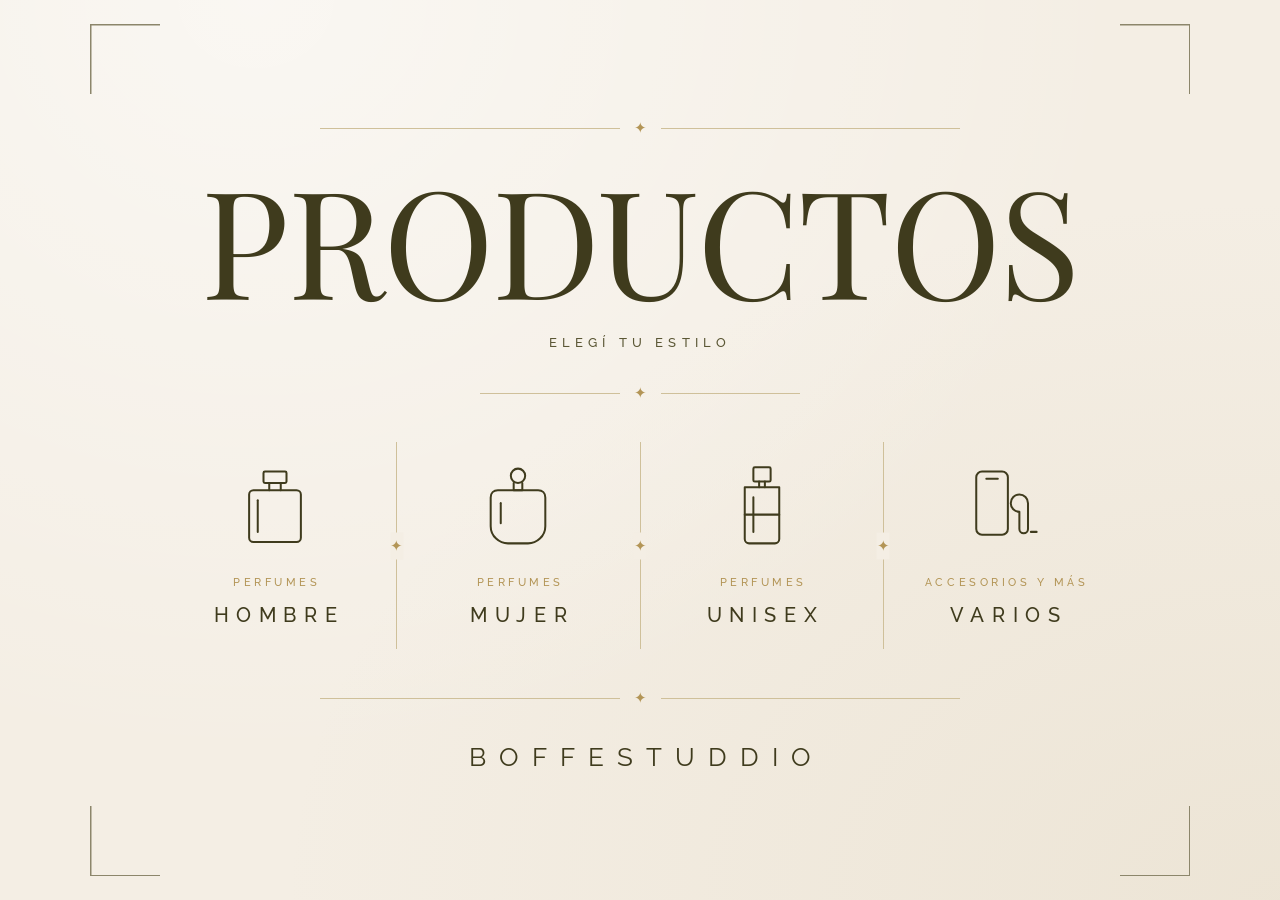
==== commit 83784d16: "Victoria's Secret, fotos de Hayaati Maleky y Uomo Intense, portada 'Productos' - Agregar 7 Fragrance" ====
--- a/index.html
+++ b/index.html
@@ -3,7 +3,7 @@
 <head>
   <meta charset="UTF-8">
   <meta name="viewport" content="width=device-width, initial-scale=1.0">
-  <title>BoffeStuddio · Perfumes</title>
+  <title>BoffeStuddio · Productos</title>
   <meta name="description" content="Perfumería, accesorios e indumentaria. Ubicados en La Plata, envíos a todo el país. Pedidos por WhatsApp o Instagram.">
   <link rel="preconnect" href="https://fonts.googleapis.com">
   <link rel="preconnect" href="https://fonts.gstatic.com" crossorigin>
@@ -218,6 +218,16 @@
   transition: color .25s;
 }
 
+.portada-opcion-antes {
+  margin-bottom: -6px;
+  font-size: 11px;
+  font-weight: 500;
+  letter-spacing: .32em;
+  margin-right: -.32em;
+  text-transform: uppercase;
+  color: var(--dorado);
+}
+
 .portada-opcion-bajada {
   font-size: 11px;
   letter-spacing: .28em;
@@ -269,6 +279,7 @@
   .portada-icono svg { width: 52px; height: 52px; }
   .portada-opcion-nombre { font-size: 15px; letter-spacing: .3em; margin-right: -.3em; }
   .portada-opcion-bajada { font-size: 9px; letter-spacing: .2em; }
+  .portada-opcion-antes { font-size: 9px; letter-spacing: .24em; margin-right: -.24em; margin-bottom: -4px; }
 }
 
 /* =========================================================
@@ -706,7 +717,7 @@
   <main id="vista-portada" class="portada marco">
     <div class="divisor"><span>✦</span></div>
 
-    <h1 class="portada-titulo">Perfumes</h1>
+    <h1 class="portada-titulo">Productos</h1>
     <p class="portada-bajada">Elegí tu estilo</p>
 
     <div class="divisor divisor-corto"><span>✦</span></div>
@@ -886,10 +897,11 @@
 
 /* Las opciones de la portada y los filtros del catálogo */
 const FILTROS = [
-  { id: "hombre", nombre: "Hombre", bajada: "Perfumes masculinos" },
-  { id: "mujer",  nombre: "Mujer",  bajada: "Perfumes femeninos" },
-  { id: "unisex", nombre: "Unisex", bajada: "Para todos" },
-  { id: "varios", nombre: "Varios", bajada: "Accesorios y más" },
+  // portada: la línea chica que va arriba del nombre en la página principal
+  { id: "hombre", nombre: "Hombre", portada: "Perfumes", bajada: "Perfumes masculinos" },
+  { id: "mujer",  nombre: "Mujer",  portada: "Perfumes", bajada: "Perfumes femeninos" },
+  { id: "unisex", nombre: "Unisex", portada: "Perfumes", bajada: "Para todos" },
+  { id: "varios", nombre: "Varios", portada: "Accesorios y más", bajada: "Accesorios y más" },
 ];
 
 const PRODUCTOS = [
@@ -925,29 +937,29 @@
   { id: "armaf-club-de-nuit-untold", marca: "Armaf", nombre: "Club de Nuit Untold", genero: "unisex", foto: "img/armaf-club-de-nuit-untold.jpg", destacado: true },
   { id: "armaf-club-de-nuit-urban-man-elixir", marca: "Armaf", nombre: "Club de Nuit Urban Man Elixir", genero: "hombre", foto: "img/armaf-club-de-nuit-urban-man-elixir.jpg" },
   { id: "armaf-club-de-nuit-woman", marca: "Armaf", nombre: "Club de Nuit Woman", genero: "mujer", foto: "img/armaf-club-de-nuit-woman.jpg" },
-  { id: "armaf-dunescape", marca: "Armaf", nombre: "Dunescape", genero: "unisex", foto: "" },
+  { id: "armaf-dunescape", marca: "Armaf", nombre: "Dunescape", genero: "unisex", foto: "img/armaf-dunescape.jpg" },
   { id: "armaf-odyssey-mandarin-sky-elixir", marca: "Armaf", nombre: "Odyssey Mandarin Sky Elixir", genero: "hombre", foto: "img/armaf-odyssey-mandarin-sky-elixir.jpg" },
   { id: "armaf-odyssey-aqua-100-ml", marca: "Armaf", nombre: "Odyssey Aqua 100 ml", genero: "hombre", foto: "img/armaf-odyssey-aqua-100-ml.jpg" },
-  { id: "armaf-odyssey-artisto", marca: "Armaf", nombre: "Odyssey Artisto", genero: "hombre", foto: "" },
+  { id: "armaf-odyssey-artisto", marca: "Armaf", nombre: "Odyssey Artisto", genero: "hombre", foto: "img/armaf-odyssey-artisto.jpg" },
   { id: "armaf-odyssey-candee", marca: "Armaf", nombre: "Odyssey Candee", genero: "mujer", foto: "img/armaf-odyssey-candee.jpg" },
   { id: "armaf-odyssey-homme", marca: "Armaf", nombre: "Odyssey Homme", genero: "hombre", foto: "img/armaf-odyssey-homme.jpg" },
   { id: "armaf-odyssey-homme-white-edition", marca: "Armaf", nombre: "Odyssey Homme White Edition", genero: "hombre", foto: "img/armaf-odyssey-homme-white-edition.jpg" },
   { id: "armaf-odyssey-limoni", marca: "Armaf", nombre: "Odyssey Limoni", genero: "unisex", foto: "img/armaf-odyssey-limoni.jpg" },
   { id: "armaf-odyssey-mandarin-sky", marca: "Armaf", nombre: "Odyssey Mandarin Sky", genero: "hombre", foto: "img/armaf-odyssey-mandarin-sky.jpg", destacado: true },
-  { id: "armaf-odyssey-mandarin-sky-vintage", marca: "Armaf", nombre: "Odyssey Mandarin Sky Vintage", genero: "hombre", foto: "" },
+  { id: "armaf-odyssey-mandarin-sky-vintage", marca: "Armaf", nombre: "Odyssey Mandarin Sky Vintage", genero: "hombre", foto: "img/armaf-odyssey-mandarin-sky-vintage.jpg" },
   { id: "armaf-odyssey-mega", marca: "Armaf", nombre: "Odyssey Mega", genero: "hombre", foto: "img/armaf-odyssey-mega.jpg" },
   { id: "armaf-odyssey-revolution", marca: "Armaf", nombre: "Odyssey Revolution", genero: "hombre", foto: "img/armaf-odyssey-revolution.jpg" },
   { id: "armaf-odyssey-spectra", marca: "Armaf", nombre: "Odyssey Spectra", genero: "unisex", foto: "img/armaf-odyssey-spectra.jpg" },
-  { id: "armaf-odyssey-tag-her-donna-colorata", marca: "Armaf", nombre: "Odyssey Tag Her Donna Colorata", genero: "mujer", foto: "" },
-  { id: "armaf-odyssey-tag-him-pour-homme", marca: "Armaf", nombre: "Odyssey Tag Him Pour Homme", genero: "hombre", foto: "" },
-  { id: "armaf-odyssey-tag-him-uomo-nero", marca: "Armaf", nombre: "Odyssey Tag Him Uomo Nero", genero: "hombre", foto: "" },
-  { id: "armaf-odyssey-tag-him-uomo-rosso", marca: "Armaf", nombre: "Odyssey Tag Him Uomo Rosso", genero: "hombre", foto: "" },
+  { id: "armaf-odyssey-tag-her-donna-colorata", marca: "Armaf", nombre: "Odyssey Tag Her Donna Colorata", genero: "mujer", foto: "img/armaf-odyssey-tag-her-donna-colorata.jpg" },
+  { id: "armaf-odyssey-tag-him-pour-homme", marca: "Armaf", nombre: "Odyssey Tag Him Pour Homme", genero: "hombre", foto: "img/armaf-odyssey-tag-him-pour-homme.jpg" },
+  { id: "armaf-odyssey-tag-him-uomo-nero", marca: "Armaf", nombre: "Odyssey Tag Him Uomo Nero", genero: "hombre", foto: "img/armaf-odyssey-tag-him-uomo-nero.jpg" },
+  { id: "armaf-odyssey-tag-him-uomo-rosso", marca: "Armaf", nombre: "Odyssey Tag Him Uomo Rosso", genero: "hombre", foto: "img/armaf-odyssey-tag-him-uomo-rosso.jpg" },
   { id: "armaf-odyssey-tyrant", marca: "Armaf", nombre: "Odyssey Tyrant", genero: "hombre", foto: "img/armaf-odyssey-tyrant.jpg" },
   { id: "armaf-yum-yum", marca: "Armaf", nombre: "Yum Yum", genero: "mujer", foto: "img/armaf-yum-yum.jpg" },
 
   /* Armani */
-  { id: "armani-acqua-di-gio", marca: "Armani", nombre: "Acqua di Giò", genero: "hombre", foto: "" },
-  { id: "armani-armani-code", marca: "Armani", nombre: "Armani Code", genero: "hombre", foto: "" },
+  { id: "armani-acqua-di-gio", marca: "Armani", nombre: "Acqua di Giò", genero: "hombre", foto: "img/armani-acqua-di-gio.jpg" },
+  { id: "armani-armani-code", marca: "Armani", nombre: "Armani Code", genero: "hombre", foto: "img/armani-armani-code.jpg" },
 
   /* Azzaro */
   { id: "azzaro-the-most-wanted-parfum", marca: "Azzaro", nombre: "The Most Wanted Parfum", genero: "hombre", foto: "img/azzaro-the-most-wanted-parfum.jpg" },
@@ -983,17 +995,17 @@
 
   /* Jean Paul Gaultier */
   { id: "jean-paul-gaultier-le-beau-le-parfum-125-ml", marca: "Jean Paul Gaultier", nombre: "Le Beau Le Parfum 125 ml", genero: "hombre", foto: "img/jean-paul-gaultier-le-beau-le-parfum-125-ml.jpg" },
-  { id: "jean-paul-gaultier-le-beau-paradise-garden", marca: "Jean Paul Gaultier", nombre: "Le Beau Paradise Garden", genero: "hombre", foto: "" },
+  { id: "jean-paul-gaultier-le-beau-paradise-garden", marca: "Jean Paul Gaultier", nombre: "Le Beau Paradise Garden", genero: "hombre", foto: "img/jean-paul-gaultier-le-beau-paradise-garden.jpg" },
   { id: "jean-paul-gaultier-le-male-elixir", marca: "Jean Paul Gaultier", nombre: "Le Male Elixir", genero: "hombre", foto: "img/jean-paul-gaultier-le-male-elixir.jpg" },
   { id: "jean-paul-gaultier-le-male-le-parfum-125-ml", marca: "Jean Paul Gaultier", nombre: "Le Male Le Parfum 125 ml", genero: "hombre", foto: "img/jean-paul-gaultier-le-male-le-parfum-125-ml.jpg" },
   { id: "jean-paul-gaultier-scandal-intense-femme", marca: "Jean Paul Gaultier", nombre: "Scandal Intense Femme", genero: "mujer", foto: "img/jean-paul-gaultier-scandal-intense-femme.jpg" },
   { id: "jean-paul-gaultier-scandal-le-parfum", marca: "Jean Paul Gaultier", nombre: "Scandal Le Parfum", genero: "hombre", foto: "img/jean-paul-gaultier-scandal-le-parfum.jpg" },
 
   /* Lancôme */
-  { id: "lancome-la-vie-est-belle", marca: "Lancôme", nombre: "La Vie Est Belle", genero: "mujer", foto: "" },
+  { id: "lancome-la-vie-est-belle", marca: "Lancôme", nombre: "La Vie Est Belle", genero: "mujer", foto: "img/lancome-la-vie-est-belle.jpg" },
 
   /* Lattafa */
-  { id: "lattafa-afeef", marca: "Lattafa", nombre: "Afeef", genero: "unisex", foto: "" },
+  { id: "lattafa-afeef", marca: "Lattafa", nombre: "Afeef", genero: "unisex", foto: "img/lattafa-afeef.jpg" },
   { id: "lattafa-ajwad", marca: "Lattafa", nombre: "Ajwad", genero: "unisex", foto: "img/lattafa-ajwad.jpg" },
   { id: "lattafa-ajwad-pink", marca: "Lattafa", nombre: "Ajwad Pink", genero: "mujer", foto: "img/lattafa-ajwad-pink.jpg" },
   { id: "lattafa-al-nashama", marca: "Lattafa", nombre: "Al Nashama", genero: "unisex", foto: "img/lattafa-al-nashama.jpg" },
@@ -1003,7 +1015,7 @@
   { id: "lattafa-amethyst-bade-e-al-oud", marca: "Lattafa", nombre: "Amethyst Bade'e Al Oud", genero: "unisex", foto: "img/lattafa-amethyst-bade-e-al-oud.jpg" },
   { id: "lattafa-ana-abiyedh", marca: "Lattafa", nombre: "Ana Abiyedh", genero: "unisex", foto: "img/lattafa-ana-abiyedh.jpg" },
   { id: "lattafa-angham", marca: "Lattafa", nombre: "Angham", genero: "unisex", foto: "img/lattafa-angham.jpg" },
-  { id: "lattafa-ansaam-gold", marca: "Lattafa", nombre: "Ansaam Gold", genero: "unisex", foto: "" },
+  { id: "lattafa-ansaam-gold", marca: "Lattafa", nombre: "Ansaam Gold", genero: "unisex", foto: "img/lattafa-ansaam-gold.jpg" },
   { id: "lattafa-art-of-universe", marca: "Lattafa", nombre: "Art of Universe", genero: "unisex", foto: "img/lattafa-art-of-universe.jpg" },
   { id: "lattafa-asad-bourbon", marca: "Lattafa", nombre: "Asad Bourbon", genero: "hombre", foto: "img/lattafa-asad-bourbon.jpg" },
   { id: "lattafa-asad-elixir", marca: "Lattafa", nombre: "Asad Elixir", genero: "hombre", foto: "img/lattafa-asad-elixir.jpg", destacado: true },
@@ -1018,7 +1030,7 @@
   { id: "lattafa-confidential-private-gold", marca: "Lattafa", nombre: "Confidential Private Gold", genero: "unisex", foto: "img/lattafa-confidential-private-gold.jpg" },
   { id: "lattafa-eclaire", marca: "Lattafa", nombre: "Eclaire", genero: "mujer", foto: "img/lattafa-eclaire.jpg", destacado: true },
   { id: "lattafa-eclaire-banoffi", marca: "Lattafa", nombre: "Eclaire Banoffi", genero: "mujer", foto: "img/lattafa-eclaire-banoffi.jpg" },
-  { id: "lattafa-eclaire-pistacho", marca: "Lattafa", nombre: "Eclaire Pistacho", genero: "mujer", foto: "" },
+  { id: "lattafa-eclaire-pistacho", marca: "Lattafa", nombre: "Eclaire Pistacho", genero: "mujer", foto: "img/lattafa-eclaire-pistacho.jpg" },
   { id: "lattafa-emaan", marca: "Lattafa", nombre: "Emaan", genero: "mujer", foto: "img/lattafa-emaan.jpg" },
   { id: "lattafa-emeer", marca: "Lattafa", nombre: "Emeer", genero: "unisex", foto: "img/lattafa-emeer.jpg" },
   { id: "lattafa-fakhar-gold", marca: "Lattafa", nombre: "Fakhar Gold", genero: "mujer", foto: "img/lattafa-fakhar-gold.jpg" },
@@ -1028,15 +1040,15 @@
   { id: "lattafa-haya", marca: "Lattafa", nombre: "Haya", genero: "mujer", foto: "img/lattafa-haya.jpg" },
   { id: "lattafa-hayaati-black", marca: "Lattafa", nombre: "Hayaati Black", genero: "hombre", foto: "img/lattafa-hayaati-black.jpg" },
   { id: "lattafa-hayaati-florence-edp", marca: "Lattafa", nombre: "Hayaati Florence EDP", genero: "mujer", foto: "img/lattafa-hayaati-florence-edp.jpg" },
-  { id: "lattafa-hayaati-gold", marca: "Lattafa", nombre: "Hayaati Gold", genero: "unisex", foto: "" },
-  { id: "lattafa-hayaati-maleky-caja-azul", marca: "Lattafa", nombre: "Hayaati Maleky (caja azul)", genero: "hombre", foto: "" },
+  { id: "lattafa-hayaati-gold", marca: "Lattafa", nombre: "Hayaati Gold", genero: "unisex", foto: "img/lattafa-hayaati-gold.jpg" },
+  { id: "lattafa-hayaati-maleky-caja-azul", marca: "Lattafa", nombre: "Hayaati Maleky (caja azul)", genero: "hombre", foto: "img/lattafa-hayaati-maleky-caja-azul.jpg" },
   { id: "lattafa-her-confession", marca: "Lattafa", nombre: "Her Confession", genero: "mujer", foto: "img/lattafa-her-confession.jpg" },
   { id: "lattafa-his-confession", marca: "Lattafa", nombre: "His Confession", genero: "hombre", foto: "img/lattafa-his-confession.jpg" },
   { id: "lattafa-honor-glory-bade-e-al-oud", marca: "Lattafa", nombre: "Honor & Glory Bade'e Al Oud", genero: "unisex", foto: "img/lattafa-honor-glory-bade-e-al-oud.jpg", destacado: true },
   { id: "lattafa-ishq-al-shuyukh-gold", marca: "Lattafa", nombre: "Ishq Al Shuyukh Gold", genero: "unisex", foto: "img/lattafa-ishq-al-shuyukh-gold.jpg" },
   { id: "lattafa-ishq-al-shuyukh-silver", marca: "Lattafa", nombre: "Ishq Al Shuyukh Silver", genero: "unisex", foto: "img/lattafa-ishq-al-shuyukh-silver.jpg" },
-  { id: "lattafa-jasoor", marca: "Lattafa", nombre: "Jasoor", genero: "hombre", foto: "" },
-  { id: "lattafa-jouri", marca: "Lattafa", nombre: "Jouri", genero: "unisex", foto: "" },
+  { id: "lattafa-jasoor", marca: "Lattafa", nombre: "Jasoor", genero: "hombre", foto: "img/lattafa-jasoor.jpg" },
+  { id: "lattafa-jouri", marca: "Lattafa", nombre: "Jouri", genero: "unisex", foto: "img/lattafa-jouri.jpg" },
   { id: "lattafa-khamrah", marca: "Lattafa", nombre: "Khamrah", genero: "unisex", foto: "img/lattafa-khamrah.jpg", destacado: true },
   { id: "lattafa-khamrah-dukhan", marca: "Lattafa", nombre: "Khamrah Dukhan", genero: "unisex", foto: "img/lattafa-khamrah-dukhan.jpg" },
   { id: "lattafa-khamrah-qahwa", marca: "Lattafa", nombre: "Khamrah Qahwa", genero: "unisex", foto: "img/lattafa-khamrah-qahwa.jpg" },
@@ -1052,12 +1064,12 @@
   { id: "lattafa-musamam-white-intense", marca: "Lattafa", nombre: "Musamam White Intense", genero: "unisex", foto: "img/lattafa-musamam-white-intense.jpg" },
   { id: "lattafa-mush-salama", marca: "Lattafa", nombre: "Mush Salama", genero: "unisex", foto: "img/lattafa-mush-salama.jpg" },
   { id: "lattafa-nebras", marca: "Lattafa", nombre: "Nebras", genero: "unisex", foto: "img/lattafa-nebras.jpg" },
-  { id: "lattafa-nebras-elixir", marca: "Lattafa", nombre: "Nebras Elixir", genero: "unisex", foto: "" },
-  { id: "lattafa-niche-edition-ghinwa", marca: "Lattafa", nombre: "Niche Edition Ghinwa", genero: "unisex", foto: "" },
-  { id: "lattafa-niche-edition-khalid", marca: "Lattafa", nombre: "Niche Edition Khalid", genero: "unisex", foto: "" },
-  { id: "lattafa-niche-edition-lujain", marca: "Lattafa", nombre: "Niche Edition Lujain", genero: "unisex", foto: "" },
-  { id: "lattafa-niche-edition-toleen", marca: "Lattafa", nombre: "Niche Edition Toleen", genero: "unisex", foto: "" },
-  { id: "lattafa-niche-edition-zikra", marca: "Lattafa", nombre: "Niche Edition Zikra", genero: "unisex", foto: "" },
+  { id: "lattafa-nebras-elixir", marca: "Lattafa", nombre: "Nebras Elixir", genero: "unisex", foto: "img/lattafa-nebras-elixir.jpg" },
+  { id: "lattafa-niche-edition-ghinwa", marca: "Lattafa", nombre: "Niche Edition Ghinwa", genero: "unisex", foto: "img/lattafa-niche-edition-ghinwa.jpg" },
+  { id: "lattafa-niche-edition-khalid", marca: "Lattafa", nombre: "Niche Edition Khalid", genero: "unisex", foto: "img/lattafa-niche-edition-khalid.jpg" },
+  { id: "lattafa-niche-edition-lujain", marca: "Lattafa", nombre: "Niche Edition Lujain", genero: "unisex", foto: "img/lattafa-niche-edition-lujain.jpg" },
+  { id: "lattafa-niche-edition-toleen", marca: "Lattafa", nombre: "Niche Edition Toleen", genero: "unisex", foto: "img/lattafa-niche-edition-toleen.jpg" },
+  { id: "lattafa-niche-edition-zikra", marca: "Lattafa", nombre: "Niche Edition Zikra", genero: "unisex", foto: "img/lattafa-niche-edition-zikra.jpg" },
   { id: "lattafa-noble-blush-bade-e-al-oud", marca: "Lattafa", nombre: "Noble Blush Bade'e Al Oud", genero: "mujer", foto: "img/lattafa-noble-blush-bade-e-al-oud.jpg" },
   { id: "lattafa-opulent-dubai", marca: "Lattafa", nombre: "Opulent Dubai", genero: "unisex", foto: "img/lattafa-opulent-dubai.jpg" },
   { id: "lattafa-opulent-musk", marca: "Lattafa", nombre: "Opulent Musk", genero: "unisex", foto: "img/lattafa-opulent-musk.jpg" },
@@ -1065,11 +1077,11 @@
   { id: "lattafa-pride-pisa", marca: "Lattafa", nombre: "Pride Pisa", genero: "unisex", foto: "img/lattafa-pride-pisa.jpg" },
   { id: "lattafa-qaed-al-fursan", marca: "Lattafa", nombre: "Qaed Al Fursan", genero: "unisex", foto: "img/lattafa-qaed-al-fursan.jpg" },
   { id: "lattafa-qaed-al-fursan-blanco", marca: "Lattafa", nombre: "Qaed Al Fursan Blanco", genero: "unisex", foto: "img/lattafa-qaed-al-fursan-blanco.jpg" },
-  { id: "lattafa-qimmah-men", marca: "Lattafa", nombre: "Qimmah Men", genero: "hombre", foto: "" },
-  { id: "lattafa-qimmah-women", marca: "Lattafa", nombre: "Qimmah Women", genero: "mujer", foto: "" },
+  { id: "lattafa-qimmah-men", marca: "Lattafa", nombre: "Qimmah Men", genero: "hombre", foto: "img/lattafa-qimmah-men.jpg" },
+  { id: "lattafa-qimmah-women", marca: "Lattafa", nombre: "Qimmah Women", genero: "mujer", foto: "img/lattafa-qimmah-women.jpg" },
   { id: "lattafa-sakeena", marca: "Lattafa", nombre: "Sakeena", genero: "mujer", foto: "img/lattafa-sakeena.jpg" },
   { id: "lattafa-sheikh-al-shuyukh-azul", marca: "Lattafa", nombre: "Sheikh Al Shuyukh Azul", genero: "hombre", foto: "img/lattafa-sheikh-al-shuyukh-azul.jpg" },
-  { id: "lattafa-shaheen-gold", marca: "Lattafa", nombre: "Shaheen Gold", genero: "hombre", foto: "" },
+  { id: "lattafa-shaheen-gold", marca: "Lattafa", nombre: "Shaheen Gold", genero: "hombre", foto: "img/lattafa-shaheen-gold.jpg" },
   { id: "lattafa-sublime-bade-e-al-oud", marca: "Lattafa", nombre: "Sublime Bade'e Al Oud", genero: "unisex", foto: "img/lattafa-sublime-bade-e-al-oud.jpg" },
   { id: "lattafa-taureau-de-combat", marca: "Lattafa", nombre: "Taureau de Combat", genero: "hombre", foto: "img/lattafa-taureau-de-combat.jpg" },
   { id: "lattafa-teriaq", marca: "Lattafa", nombre: "Teriaq", genero: "unisex", foto: "img/lattafa-teriaq.jpg" },
@@ -1086,19 +1098,19 @@
 
   /* Maison Alhambra */
   { id: "maison-alhambra-tenderina", marca: "Maison Alhambra", nombre: "Tenderina", genero: "mujer", foto: "img/maison-alhambra-tenderina.jpg" },
-  { id: "maison-alhambra-athena", marca: "Maison Alhambra", nombre: "Athena", genero: "mujer", foto: "" },
-  { id: "maison-alhambra-delilah-blanc", marca: "Maison Alhambra", nombre: "Delilah Blanc", genero: "mujer", foto: "" },
+  { id: "maison-alhambra-athena", marca: "Maison Alhambra", nombre: "Athena", genero: "mujer", foto: "img/maison-alhambra-athena.jpg" },
+  { id: "maison-alhambra-delilah-blanc", marca: "Maison Alhambra", nombre: "Delilah Blanc", genero: "mujer", foto: "img/maison-alhambra-delilah-blanc.jpg" },
   { id: "maison-alhambra-glacier-bella", marca: "Maison Alhambra", nombre: "Glacier Bella", genero: "mujer", foto: "img/maison-alhambra-glacier-bella.jpg" },
-  { id: "maison-alhambra-glacier-le-noir", marca: "Maison Alhambra", nombre: "Glacier Le Noir", genero: "hombre", foto: "" },
+  { id: "maison-alhambra-glacier-le-noir", marca: "Maison Alhambra", nombre: "Glacier Le Noir", genero: "hombre", foto: "img/maison-alhambra-glacier-le-noir.jpg" },
   { id: "maison-alhambra-jean-lowe-immortel", marca: "Maison Alhambra", nombre: "Jean Lowe Immortel", genero: "hombre", foto: "img/maison-alhambra-jean-lowe-immortel.jpg" },
   { id: "maison-alhambra-jean-lowe-noir", marca: "Maison Alhambra", nombre: "Jean Lowe Noir", genero: "hombre", foto: "img/maison-alhambra-jean-lowe-noir.jpg" },
-  { id: "maison-alhambra-jorge-di-profumo-aqua", marca: "Maison Alhambra", nombre: "Jorge di Profumo Aqua", genero: "hombre", foto: "" },
-  { id: "maison-alhambra-la-rouge-baroque", marca: "Maison Alhambra", nombre: "La Rouge Baroque", genero: "unisex", foto: "" },
-  { id: "maison-alhambra-la-rouge-baroque-extreme", marca: "Maison Alhambra", nombre: "La Rouge Baroque Extreme", genero: "unisex", foto: "" },
+  { id: "maison-alhambra-jorge-di-profumo-aqua", marca: "Maison Alhambra", nombre: "Jorge di Profumo Aqua", genero: "hombre", foto: "img/maison-alhambra-jorge-di-profumo-aqua.jpg" },
+  { id: "maison-alhambra-la-rouge-baroque", marca: "Maison Alhambra", nombre: "La Rouge Baroque", genero: "unisex", foto: "img/maison-alhambra-la-rouge-baroque.jpg" },
+  { id: "maison-alhambra-la-rouge-baroque-extreme", marca: "Maison Alhambra", nombre: "La Rouge Baroque Extreme", genero: "unisex", foto: "img/maison-alhambra-la-rouge-baroque-extreme.jpg" },
   { id: "maison-alhambra-la-voie", marca: "Maison Alhambra", nombre: "La Voie", genero: "unisex", foto: "img/maison-alhambra-la-voie.jpg" },
   { id: "maison-alhambra-leonie", marca: "Maison Alhambra", nombre: "Leonie", genero: "mujer", foto: "img/maison-alhambra-leonie.jpg" },
   { id: "maison-alhambra-leonie-intense", marca: "Maison Alhambra", nombre: "Leonie Intense", genero: "mujer", foto: "img/maison-alhambra-leonie-intense.jpg" },
-  { id: "maison-alhambra-papillon-d-or-femme", marca: "Maison Alhambra", nombre: "Papillon d'Or Femme", genero: "mujer", foto: "" },
+  { id: "maison-alhambra-papillon-d-or-femme", marca: "Maison Alhambra", nombre: "Papillon d'Or Femme", genero: "mujer", foto: "img/maison-alhambra-papillon-d-or-femme.jpg" },
   { id: "maison-alhambra-philos-pura", marca: "Maison Alhambra", nombre: "Philos Pura", genero: "unisex", foto: "img/maison-alhambra-philos-pura.jpg" },
   { id: "maison-alhambra-salvo-edp", marca: "Maison Alhambra", nombre: "Salvo EDP", genero: "hombre", foto: "img/maison-alhambra-salvo-edp.jpg" },
   { id: "maison-alhambra-salvo-elixir", marca: "Maison Alhambra", nombre: "Salvo Elixir", genero: "hombre", foto: "img/maison-alhambra-salvo-elixir.jpg" },
@@ -1106,7 +1118,7 @@
   { id: "maison-alhambra-sceptre-malachite-caja-verde", marca: "Maison Alhambra", nombre: "Sceptre Malachite (caja verde)", genero: "unisex", foto: "img/maison-alhambra-sceptre-malachite-caja-verde.jpg" },
   { id: "maison-alhambra-yeah-man", marca: "Maison Alhambra", nombre: "Yeah! Man", genero: "hombre", foto: "img/maison-alhambra-yeah-man.jpg" },
   { id: "maison-alhambra-your-touch-amber", marca: "Maison Alhambra", nombre: "Your Touch Amber", genero: "unisex", foto: "img/maison-alhambra-your-touch-amber.jpg" },
-  { id: "maison-alhambra-your-touch-leather", marca: "Maison Alhambra", nombre: "Your Touch Leather", genero: "unisex", foto: "" },
+  { id: "maison-alhambra-your-touch-leather", marca: "Maison Alhambra", nombre: "Your Touch Leather", genero: "unisex", foto: "img/maison-alhambra-your-touch-leather.jpg" },
 
   /* Montale */
   { id: "montale-paris-tonka", marca: "Montale", nombre: "Paris Tonka", genero: "unisex", foto: "img/montale-paris-tonka.jpg" },
@@ -1128,7 +1140,7 @@
   { id: "al-wataniah-sabah-al-ward", marca: "Al Wataniah", nombre: "Sabah Al Ward", genero: "mujer", foto: "img/al-wataniah-sabah-al-ward.jpg" },
 
   /* Otros */
-  { id: "otros-stallion-valentino-uomo-intense", marca: "Otros", nombre: "Stallion Valentino Uomo Intense", genero: "hombre", foto: "" },
+  { id: "otros-stallion-valentino-uomo-intense", marca: "Otros", nombre: "Stallion Valentino Uomo Intense", genero: "hombre", foto: "img/otros-stallion-valentino-uomo-intense.jpg" },
 
   /* Emper */
   { id: "emper-stallion-53", marca: "Emper", nombre: "Stallion 53", genero: "unisex", foto: "img/emper-stallion-53.jpg" },
@@ -1142,7 +1154,7 @@
 
   /* Rasasi */
   { id: "rasasi-hawas-black", marca: "Rasasi", nombre: "Hawas Black", genero: "hombre", foto: "img/rasasi-hawas-black.jpg" },
-  { id: "rasasi-hawas-diva", marca: "Rasasi", nombre: "Hawas Diva", genero: "mujer", foto: "" },
+  { id: "rasasi-hawas-diva", marca: "Rasasi", nombre: "Hawas Diva", genero: "mujer", foto: "img/rasasi-hawas-diva.jpg" },
   { id: "rasasi-hawas-eclat-femenino", marca: "Rasasi", nombre: "Hawas Éclat (femenino)", genero: "mujer", foto: "img/rasasi-hawas-eclat-femenino.jpg" },
   { id: "rasasi-hawas-elixir", marca: "Rasasi", nombre: "Hawas Elixir", genero: "hombre", foto: "img/rasasi-hawas-elixir.jpg" },
   { id: "rasasi-hawas-for-her", marca: "Rasasi", nombre: "Hawas For Her", genero: "mujer", foto: "img/rasasi-hawas-for-her.jpg" },
@@ -1165,7 +1177,7 @@
   { id: "rayhaan-lion", marca: "Rayhaan", nombre: "Lion", genero: "hombre", foto: "img/rayhaan-lion.jpg" },
   { id: "rayhaan-obsidian", marca: "Rayhaan", nombre: "Obsidian", genero: "hombre", foto: "img/rayhaan-obsidian.jpg" },
   { id: "rayhaan-pacific", marca: "Rayhaan", nombre: "Pacific", genero: "hombre", foto: "img/rayhaan-pacific.jpg" },
-  { id: "rayhaan-wolf", marca: "Rayhaan", nombre: "Wolf", genero: "hombre", foto: "" },
+  { id: "rayhaan-wolf", marca: "Rayhaan", nombre: "Wolf", genero: "hombre", foto: "img/rayhaan-wolf.jpg" },
   { id: "rayhaan-terra", marca: "Rayhaan", nombre: "Terra", genero: "unisex", foto: "img/rayhaan-terra.jpg" },
   { id: "rayhaan-tropical-vibe", marca: "Rayhaan", nombre: "Tropical Vibe", genero: "unisex", foto: "img/rayhaan-tropical-vibe.jpg" },
 
@@ -1180,7 +1192,16 @@
   { id: "xerjoff-erba-pura", marca: "Xerjoff", nombre: "Erba Pura", genero: "unisex", foto: "img/xerjoff-erba-pura.jpg" },
 
   /* Yves Saint Laurent */
-  { id: "yves-saint-laurent-myslf", marca: "Yves Saint Laurent", nombre: "MYSLF", genero: "hombre", foto: "" },
+  { id: "yves-saint-laurent-myslf", marca: "Yves Saint Laurent", nombre: "MYSLF", genero: "hombre", foto: "img/yves-saint-laurent-myslf.jpg" },
+
+  /* Victoria's Secret */
+  { id: "victoria-s-secret-love-spell", marca: "Victoria's Secret", nombre: "Love Spell", contenido: "Fragrance Mist 250 ml", genero: "mujer", foto: "img/victoria-s-secret-love-spell.jpg" },
+  { id: "victoria-s-secret-midnight-bloom", marca: "Victoria's Secret", nombre: "Midnight Bloom", contenido: "Fragrance Mist 250 ml", genero: "mujer", foto: "img/victoria-s-secret-midnight-bloom.jpg" },
+  { id: "victoria-s-secret-pure-seduction", marca: "Victoria's Secret", nombre: "Pure Seduction", contenido: "Fragrance Mist 250 ml", genero: "mujer", foto: "img/victoria-s-secret-pure-seduction.jpg" },
+  { id: "victoria-s-secret-amber-romance", marca: "Victoria's Secret", nombre: "Amber Romance", contenido: "Fragrance Mist 250 ml", genero: "mujer", foto: "img/victoria-s-secret-amber-romance.jpg" },
+  { id: "victoria-s-secret-temptation", marca: "Victoria's Secret", nombre: "Temptation", contenido: "Fragrance Mist 250 ml", genero: "mujer", foto: "img/victoria-s-secret-temptation.jpg" },
+  { id: "victoria-s-secret-bare-vanilla", marca: "Victoria's Secret", nombre: "Bare Vanilla", contenido: "Fragrance Mist 250 ml", genero: "mujer", foto: "img/victoria-s-secret-bare-vanilla.jpg" },
+  { id: "victoria-s-secret-coconut-passion", marca: "Victoria's Secret", nombre: "Coconut Passion", contenido: "Fragrance Mist 250 ml", genero: "mujer", foto: "img/victoria-s-secret-coconut-passion.jpg" },
 
   /* ---------------- VARIOS (no son perfumes) ---------------- */
   { id: "varios-auriculares-pro", categoria: "varios", marca: "Accesorios", nombre: "Auriculares inalámbricos tipo AirPods Pro", foto: "img/varios-auriculares-pro.jpg", destacado: true,
@@ -1191,8 +1212,6 @@
     descripcion: "Batería portátil magnética que se pega atrás del iPhone. Consultá compatibilidad con tu modelo." },
   { id: "varios-fundas-silicona-iphone", categoria: "varios", marca: "Accesorios", nombre: "Fundas de silicona para iPhone", foto: "img/varios-fundas-silicona-iphone.jpg", destacado: true,
     descripcion: "Fundas de silicona en muchos colores. Consultá por tu modelo de iPhone y los colores disponibles." },
-  { id: "karseell-maca-power-collagen", categoria: "varios", marca: "Karseell", nombre: "Maca Power Collagen", foto: "" },
-  { id: "karseell-combo", categoria: "varios", marca: "Karseell", nombre: "Combo Karseell", foto: "" },
 ];
 
   </script>
@@ -1539,8 +1558,8 @@
         (f) => `
         <a href="#${f.id}" class="portada-opcion">
           <span class="portada-icono">${iconoFiltro(f.id)}</span>
+          <span class="portada-opcion-antes">${escapar(f.portada || "")}</span>
           <span class="portada-opcion-nombre">${escapar(f.nombre)}</span>
-          <span class="portada-opcion-bajada">${escapar(f.bajada || "")}</span>
         </a>`
       )
       .join('<span class="portada-separador" aria-hidden="true"><span>✦</span></span>');
@@ -1810,7 +1829,7 @@
     $("[data-velo]").classList.remove("visible");
     $("[data-menu]")?.classList.remove("abierto");
 
-    if (enPortada) document.title = `${CONFIG.nombre} · Perfumes`;
+    if (enPortada) document.title = `${CONFIG.nombre} · Productos`;
     if (vista === "catalogo") mostrarCatalogo(h);
     if (vista === "producto") mostrarProducto(idProducto);
     window.scrollTo(0, 0);
